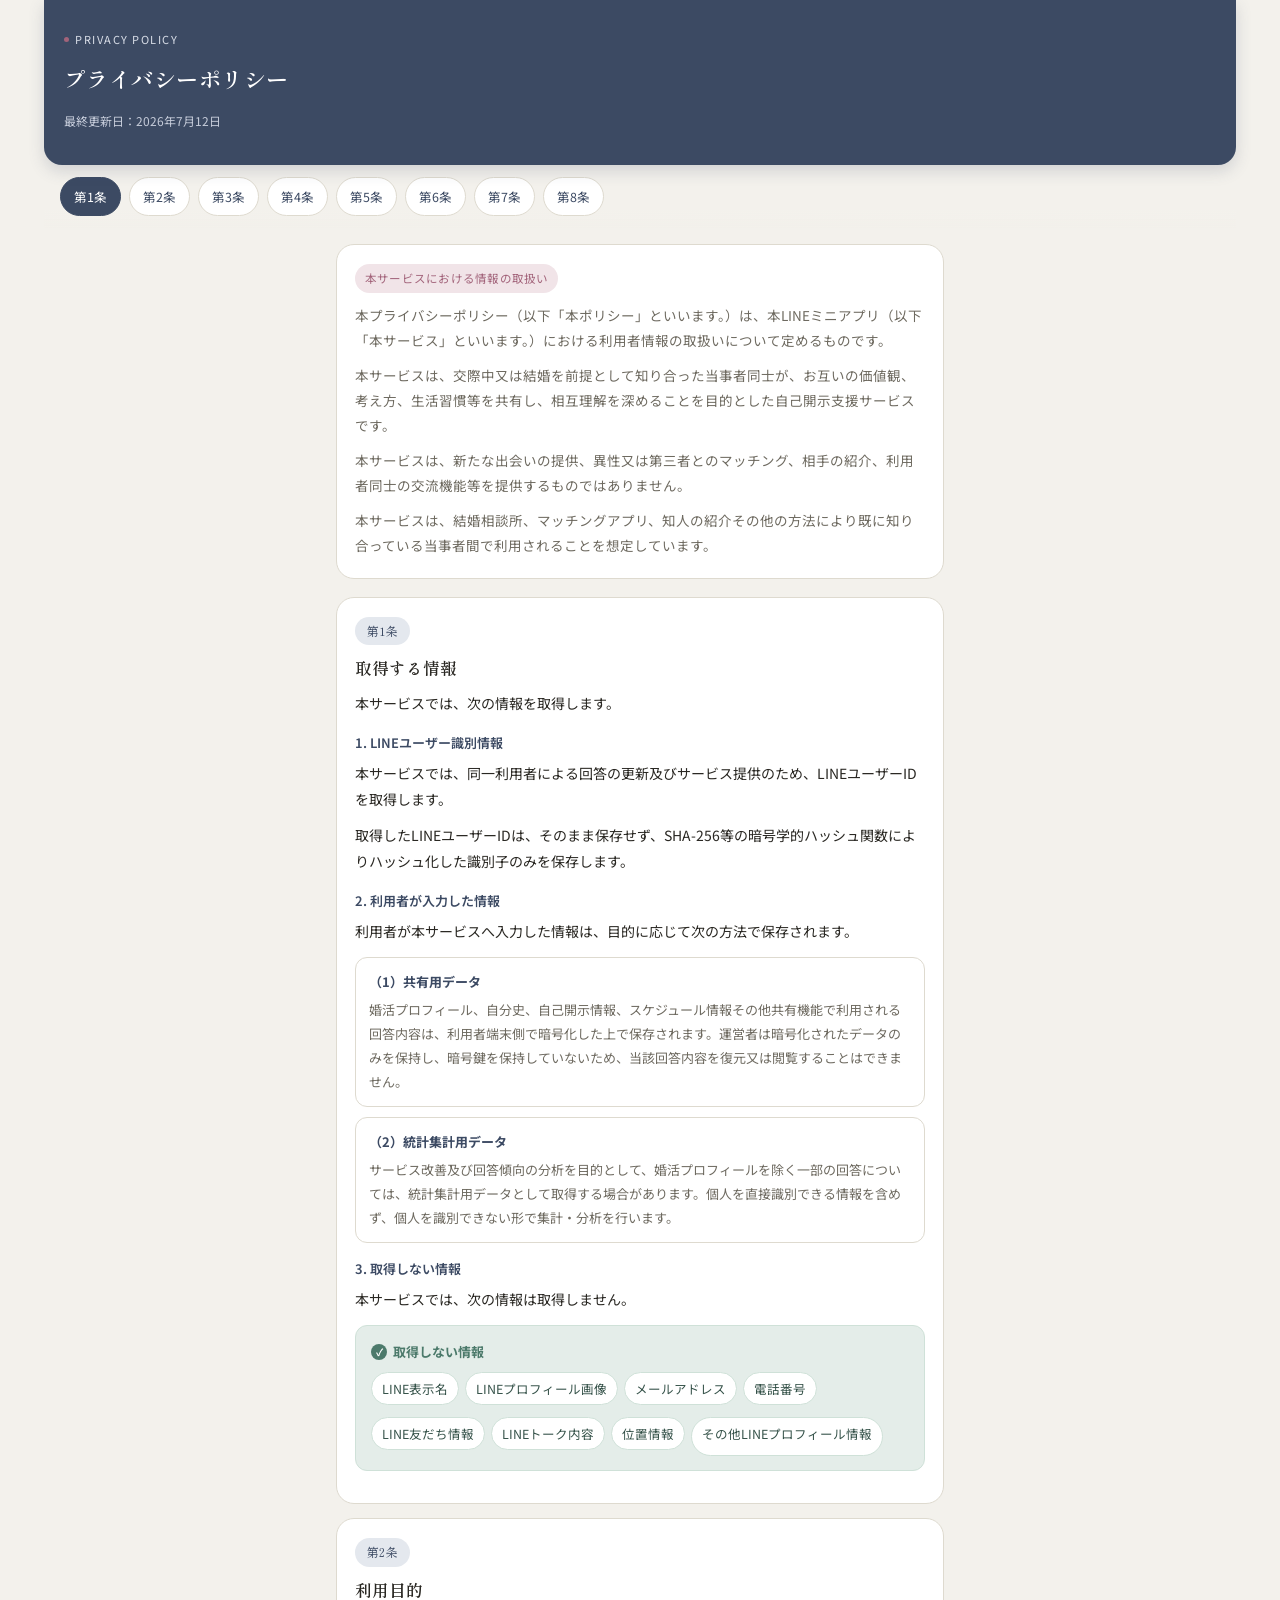
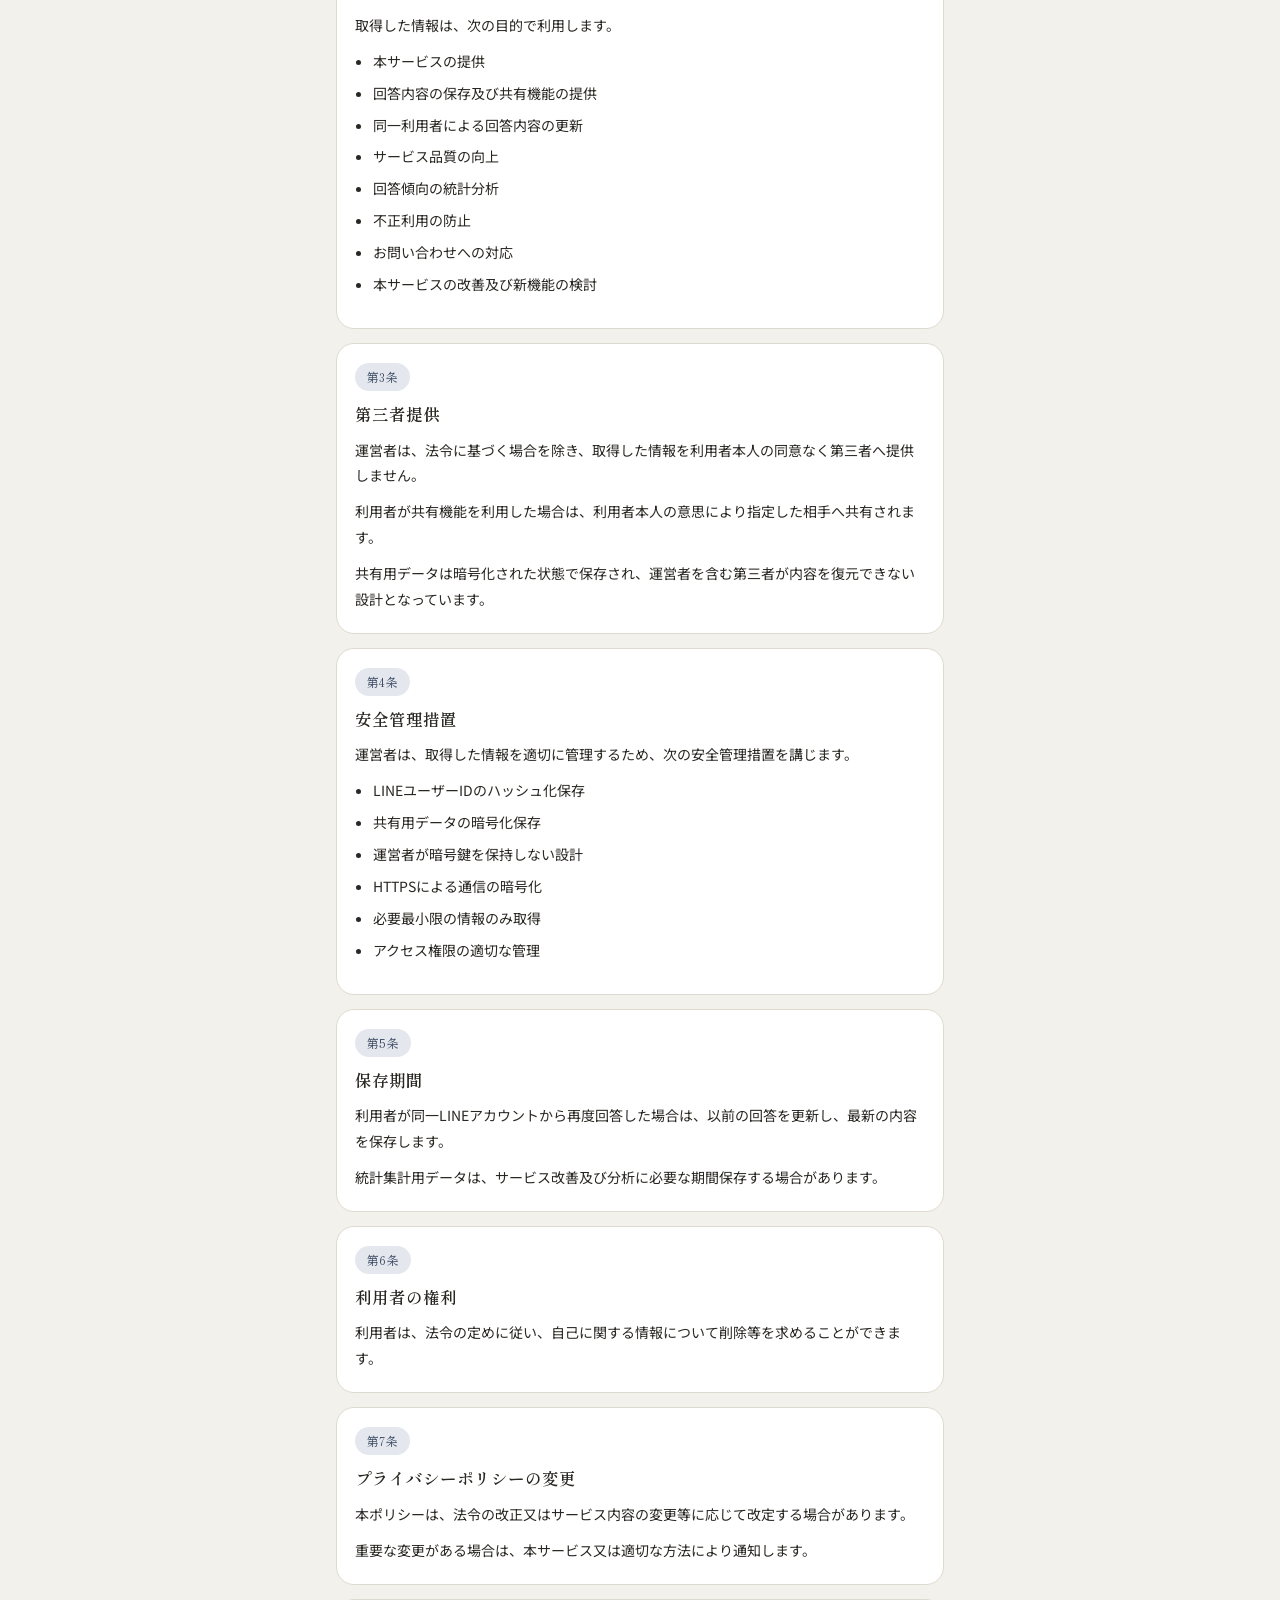
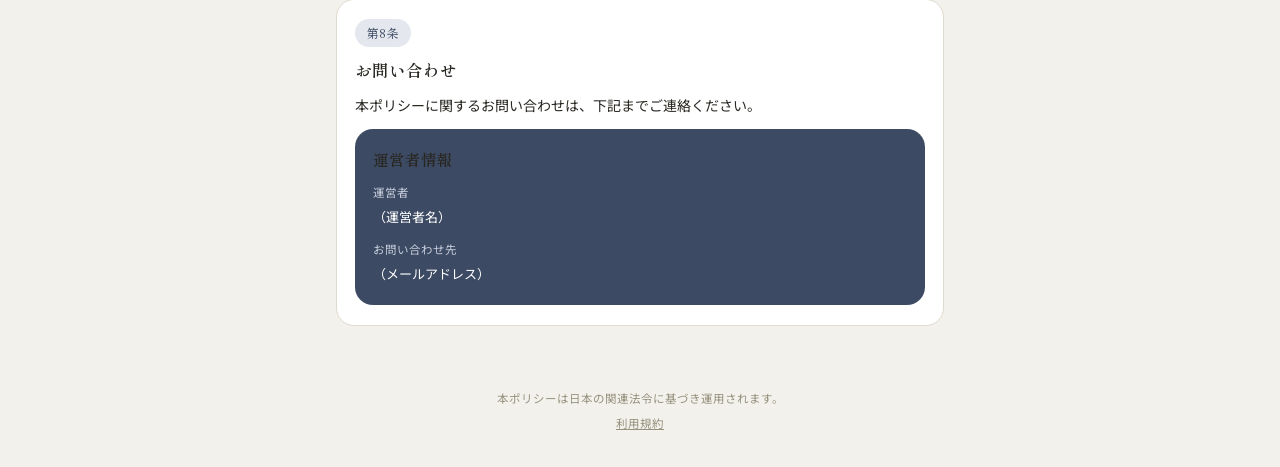
==== index.html @ 9743394d "Rename privacy.html to index.html" ====
<!DOCTYPE html>
<html lang="ja">
<head>
<meta charset="UTF-8">
<meta name="viewport" content="width=device-width, initial-scale=1, viewport-fit=cover">
<title>プライバシーポリシー</title>
<link rel="preconnect" href="https://fonts.googleapis.com">
<link rel="preconnect" href="https://fonts.gstatic.com" crossorigin>
<link href="https://fonts.googleapis.com/css2?family=Shippori+Mincho:wght@500;600;700&family=Noto+Sans+JP:wght@400;500;700&display=swap" rel="stylesheet">
<link rel="stylesheet" href="style.css">
</head>
<body>

<header class="app-header">
  <div class="app-header__eyebrow">Privacy Policy</div>
  <h1>プライバシーポリシー</h1>
  <p class="app-header__updated">最終更新日：2026年7月12日</p>
</header>

<nav class="toc-nav" id="tocNav" aria-label="目次">
  <a href="#c1">第1条</a>
  <a href="#c2">第2条</a>
  <a href="#c3">第3条</a>
  <a href="#c4">第4条</a>
  <a href="#c5">第5条</a>
  <a href="#c6">第6条</a>
  <a href="#c7">第7条</a>
  <a href="#c8">第8条</a>
</nav>

<main>

  <section class="lead-card">
    <span class="lead-card__service">本サービスにおける情報の取扱い</span>
    <p>本プライバシーポリシー（以下「本ポリシー」といいます。）は、本LINEミニアプリ（以下「本サービス」といいます。）における利用者情報の取扱いについて定めるものです。</p>
    <p>本サービスは、交際中又は結婚を前提として知り合った当事者同士が、お互いの価値観、考え方、生活習慣等を共有し、相互理解を深めることを目的とした自己開示支援サービスです。</p>
    <p>本サービスは、新たな出会いの提供、異性又は第三者とのマッチング、相手の紹介、利用者同士の交流機能等を提供するものではありません。</p>
    <p>本サービスは、結婚相談所、マッチングアプリ、知人の紹介その他の方法により既に知り合っている当事者間で利用されることを想定しています。</p>
  </section>

  <article class="clause" id="c1">
    <span class="clause__number">第1条</span>
    <h2>取得する情報</h2>
    <p>本サービスでは、次の情報を取得します。</p>

    <div class="clause__sub">1. LINEユーザー識別情報</div>
    <p>本サービスでは、同一利用者による回答の更新及びサービス提供のため、LINEユーザーIDを取得します。</p>
    <p>取得したLINEユーザーIDは、そのまま保存せず、SHA-256等の暗号学的ハッシュ関数によりハッシュ化した識別子のみを保存します。</p>

    <div class="clause__sub">2. 利用者が入力した情報</div>
    <p>利用者が本サービスへ入力した情報は、目的に応じて次の方法で保存されます。</p>

    <div class="data-flow">
      <div class="data-flow__item">
        <h3>（1）共有用データ</h3>
        <p>婚活プロフィール、自分史、自己開示情報、スケジュール情報その他共有機能で利用される回答内容は、利用者端末側で暗号化した上で保存されます。運営者は暗号化されたデータのみを保持し、暗号鍵を保持していないため、当該回答内容を復元又は閲覧することはできません。</p>
      </div>
      <div class="data-flow__item">
        <h3>（2）統計集計用データ</h3>
        <p>サービス改善及び回答傾向の分析を目的として、婚活プロフィールを除く一部の回答については、統計集計用データとして取得する場合があります。個人を直接識別できる情報を含めず、個人を識別できない形で集計・分析を行います。</p>
      </div>
    </div>

    <div class="clause__sub">3. 取得しない情報</div>
    <p>本サービスでは、次の情報は取得しません。</p>
    <div class="safe-box">
      <div class="safe-box__title">取得しない情報</div>
      <ul>
        <li>LINE表示名</li>
        <li>LINEプロフィール画像</li>
        <li>メールアドレス</li>
        <li>電話番号</li>
        <li>LINE友だち情報</li>
        <li>LINEトーク内容</li>
        <li>位置情報</li>
        <li>その他LINEプロフィール情報</li>
      </ul>
    </div>
  </article>

  <article class="clause" id="c2">
    <span class="clause__number">第2条</span>
    <h2>利用目的</h2>
    <p>取得した情報は、次の目的で利用します。</p>
    <ul>
      <li>本サービスの提供</li>
      <li>回答内容の保存及び共有機能の提供</li>
      <li>同一利用者による回答内容の更新</li>
      <li>サービス品質の向上</li>
      <li>回答傾向の統計分析</li>
      <li>不正利用の防止</li>
      <li>お問い合わせへの対応</li>
      <li>本サービスの改善及び新機能の検討</li>
    </ul>
  </article>

  <article class="clause" id="c3">
    <span class="clause__number">第3条</span>
    <h2>第三者提供</h2>
    <p>運営者は、法令に基づく場合を除き、取得した情報を利用者本人の同意なく第三者へ提供しません。</p>
    <p>利用者が共有機能を利用した場合は、利用者本人の意思により指定した相手へ共有されます。</p>
    <p>共有用データは暗号化された状態で保存され、運営者を含む第三者が内容を復元できない設計となっています。</p>
  </article>

  <article class="clause" id="c4">
    <span class="clause__number">第4条</span>
    <h2>安全管理措置</h2>
    <p>運営者は、取得した情報を適切に管理するため、次の安全管理措置を講じます。</p>
    <ul>
      <li>LINEユーザーIDのハッシュ化保存</li>
      <li>共有用データの暗号化保存</li>
      <li>運営者が暗号鍵を保持しない設計</li>
      <li>HTTPSによる通信の暗号化</li>
      <li>必要最小限の情報のみ取得</li>
      <li>アクセス権限の適切な管理</li>
    </ul>
  </article>

  <article class="clause" id="c5">
    <span class="clause__number">第5条</span>
    <h2>保存期間</h2>
    <p>利用者が同一LINEアカウントから再度回答した場合は、以前の回答を更新し、最新の内容を保存します。</p>
    <p>統計集計用データは、サービス改善及び分析に必要な期間保存する場合があります。</p>
  </article>

  <article class="clause" id="c6">
    <span class="clause__number">第6条</span>
    <h2>利用者の権利</h2>
    <p>利用者は、法令の定めに従い、自己に関する情報について削除等を求めることができます。</p>
  </article>

  <article class="clause" id="c7">
    <span class="clause__number">第7条</span>
    <h2>プライバシーポリシーの変更</h2>
    <p>本ポリシーは、法令の改正又はサービス内容の変更等に応じて改定する場合があります。</p>
    <p>重要な変更がある場合は、本サービス又は適切な方法により通知します。</p>
  </article>

  <article class="clause" id="c8">
    <span class="clause__number">第8条</span>
    <h2>お問い合わせ</h2>
    <p>本ポリシーに関するお問い合わせは、下記までご連絡ください。</p>
    <div class="contact-card">
      <h2>運営者情報</h2>
      <dl>
        <dt>運営者</dt>
        <dd>（運営者名）</dd>
        <dt>お問い合わせ先</dt>
        <dd>（メールアドレス）</dd>
      </dl>
    </div>
  </article>

</main>

<footer class="page-footer">
  <p>本ポリシーは日本の関連法令に基づき運用されます。</p>
  <p><a href="terms.html">利用規約</a></p>
</footer>

<script>
  // 目次チップのアクティブ状態をスクロール位置に応じて切り替える
  (function () {
    var links = Array.prototype.slice.call(document.querySelectorAll('#tocNav a'));
    var sections = links.map(function (a) {
      return document.querySelector(a.getAttribute('href'));
    });

    function setActive() {
      var pos = window.scrollY + 110;
      var activeIndex = 0;
      sections.forEach(function (sec, i) {
        if (sec && sec.offsetTop <= pos) activeIndex = i;
      });
      links.forEach(function (a, i) {
        a.classList.toggle('is-active', i === activeIndex);
      });
      var activeLink = links[activeIndex];
      if (activeLink) {
        activeLink.scrollIntoView({ behavior: 'smooth', inline: 'center', block: 'nearest' });
      }
    }

    window.addEventListener('scroll', setActive, { passive: true });
    setActive();
  })();
</script>

</body>
</html>
---- style.css ----
/* =========================================================
   利用規約 / プライバシーポリシー 共通スタイル
   LINEミニアプリ（スマートフォン表示）向け
   ========================================================= */

:root {
  --color-bg: #F3F1EC;
  --color-surface: #FFFFFF;
  --color-surface-soft: #ECEAE3;
  --color-border: #DEDACF;

  --color-text: #292722;
  --color-text-muted: #6E6A60;
  --color-text-faint: #97927F;

  --color-primary: #3C4A63;      /* 深い藍 : 信頼感 */
  --color-primary-soft: #E4E8EE;
  --color-primary-line: #C7CEDB;

  --color-accent: #A2637A;       /* くすみローズ : 二人の関係性を示す差し色 */
  --color-accent-soft: #F1E4E8;

  --color-safe: #4C7A6B;         /* 「取得しない情報」等の安心表示に使う緑 */
  --color-safe-soft: #E4EDE9;

  --font-display: "Shippori Mincho", "Hiragino Mincho ProN", serif;
  --font-body: "Noto Sans JP", "Hiragino Kaku Gothic ProN", sans-serif;

  --radius-l: 18px;
  --radius-m: 12px;
  --radius-s: 8px;

  --line-safe-bottom: 34px;
}

* { box-sizing: border-box; }

html {
  -webkit-text-size-adjust: 100%;
}

body {
  margin: 0;
  background: var(--color-bg);
  color: var(--color-text);
  font-family: var(--font-body);
  font-size: 15px;
  line-height: 1.85;
  -webkit-font-smoothing: antialiased;
  padding-bottom: var(--line-safe-bottom); /* LINEミニアプリ ノーマルモード セーフエリア */
}

/* ランドスケープモード セーフエリア */
@media (orientation: landscape) {
  body {
    padding-left: 44px;
    padding-right: 44px;
    padding-bottom: 21px;
  }
}

img { max-width: 100%; display: block; }

a { color: var(--color-primary); }

/* ---------- ヘッダー ---------- */

.app-header {
  position: sticky;
  top: 0;
  z-index: 20;
  background: var(--color-primary);
  color: #fff;
  padding: 22px 20px 20px;
  border-bottom-left-radius: var(--radius-l);
  border-bottom-right-radius: var(--radius-l);
  box-shadow: 0 6px 16px rgba(60, 74, 99, 0.18);
}

.app-header__eyebrow {
  display: inline-flex;
  align-items: center;
  gap: 6px;
  font-size: 11px;
  letter-spacing: 0.14em;
  color: #D9DEE8;
  text-transform: uppercase;
  margin-bottom: 8px;
}

.app-header__eyebrow::before {
  content: "";
  width: 5px;
  height: 5px;
  border-radius: 50%;
  background: var(--color-accent);
  display: inline-block;
}

.app-header h1 {
  font-family: var(--font-display);
  font-weight: 600;
  font-size: 22px;
  margin: 0 0 6px;
  letter-spacing: 0.02em;
}

.app-header__updated {
  font-size: 12px;
  color: #C6CCDA;
}

/* ---------- 目次（チップナビ） ---------- */

.toc-nav {
  position: sticky;
  top: 0;
  z-index: 19;
  display: flex;
  gap: 8px;
  overflow-x: auto;
  padding: 12px 16px;
  background: linear-gradient(to bottom, var(--color-bg) 70%, rgba(243,241,236,0));
  -webkit-overflow-scrolling: touch;
  scrollbar-width: none;
}
.toc-nav::-webkit-scrollbar { display: none; }

.toc-nav a {
  flex: 0 0 auto;
  font-size: 12.5px;
  color: var(--color-primary);
  background: var(--color-surface);
  border: 1px solid var(--color-border);
  padding: 7px 13px;
  border-radius: 999px;
  text-decoration: none;
  white-space: nowrap;
  transition: background 0.15s ease, color 0.15s ease, border-color 0.15s ease;
}

.toc-nav a.is-active {
  background: var(--color-primary);
  border-color: var(--color-primary);
  color: #fff;
}

/* ---------- 本文コンテナ ---------- */

main {
  padding: 4px 16px 28px;
  max-width: 640px;
  margin: 0 auto;
}

.lead-card {
  background: var(--color-surface);
  border: 1px solid var(--color-border);
  border-radius: var(--radius-l);
  padding: 18px 18px 20px;
  margin: 12px 0 18px;
}

.lead-card p {
  margin: 0 0 10px;
  color: var(--color-text-muted);
  font-size: 13.5px;
}
.lead-card p:last-child { margin-bottom: 0; }

.lead-card__service {
  display: inline-block;
  font-size: 11.5px;
  color: var(--color-accent);
  background: var(--color-accent-soft);
  border-radius: 999px;
  padding: 4px 10px;
  margin-bottom: 10px;
  letter-spacing: 0.02em;
}

/* ---------- 条文カード ---------- */

.clause {
  background: var(--color-surface);
  border: 1px solid var(--color-border);
  border-radius: var(--radius-l);
  padding: 18px 18px 20px;
  margin-bottom: 14px;
  scroll-margin-top: 96px;
}

.clause__number {
  font-family: var(--font-display);
  font-size: 12px;
  color: var(--color-primary);
  background: var(--color-primary-soft);
  border-radius: 999px;
  display: inline-block;
  padding: 3px 12px;
  margin-bottom: 10px;
  letter-spacing: 0.04em;
}

.clause h2 {
  font-family: var(--font-display);
  font-size: 16.5px;
  font-weight: 600;
  margin: 0 0 10px;
  color: var(--color-text);
  line-height: 1.6;
}

.clause p {
  margin: 0 0 10px;
  font-size: 14px;
}
.clause p:last-child { margin-bottom: 0; }

.clause ul, .clause ol {
  margin: 0 0 10px;
  padding-left: 1.3em;
  font-size: 14px;
}
.clause li { margin-bottom: 6px; }
.clause li:last-child { margin-bottom: 0; }

.clause__sub {
  font-size: 13px;
  font-weight: 600;
  color: var(--color-primary);
  margin: 14px 0 6px;
}

/* ---------- 強調ボックス（禁止事項・注意など） ---------- */

.notice-box {
  background: var(--color-accent-soft);
  border-left: 3px solid var(--color-accent);
  border-radius: var(--radius-s);
  padding: 12px 14px;
  margin: 12px 0;
  font-size: 13.5px;
}

/* ---------- 安心ボックス（取得しない情報 等） ---------- */

.safe-box {
  background: var(--color-safe-soft);
  border: 1px solid #CFE1D8;
  border-radius: var(--radius-m);
  padding: 14px 15px;
  margin: 12px 0;
}

.safe-box__title {
  display: flex;
  align-items: center;
  gap: 6px;
  font-size: 13px;
  font-weight: 700;
  color: var(--color-safe);
  margin-bottom: 8px;
}

.safe-box__title::before {
  content: "✓";
  display: inline-flex;
  align-items: center;
  justify-content: center;
  width: 16px;
  height: 16px;
  font-size: 10px;
  color: #fff;
  background: var(--color-safe);
  border-radius: 50%;
}

.safe-box ul {
  margin: 0;
  padding-left: 0;
  list-style: none;
  display: flex;
  flex-wrap: wrap;
  gap: 6px;
}

.safe-box li {
  font-size: 12.5px;
  color: #355249;
  background: #fff;
  border: 1px solid #CFE1D8;
  border-radius: 999px;
  padding: 4px 10px;
}

/* ---------- データの扱い方カード(取得情報の内訳) ---------- */

.data-flow {
  display: flex;
  flex-direction: column;
  gap: 10px;
  margin: 12px 0;
}

.data-flow__item {
  border: 1px solid var(--color-border);
  border-radius: var(--radius-m);
  padding: 12px 13px;
}

.data-flow__item h3 {
  font-size: 13px;
  margin: 0 0 4px;
  color: var(--color-primary);
}

.data-flow__item p {
  font-size: 13px;
  margin: 0;
  color: var(--color-text-muted);
}

/* ---------- お問い合わせ ---------- */

.contact-card {
  background: var(--color-primary);
  color: #fff;
  border-radius: var(--radius-l);
  padding: 18px;
  margin-top: 6px;
}

.contact-card h2 {
  font-family: var(--font-display);
  font-size: 15.5px;
  margin: 0 0 10px;
}

.contact-card dl {
  margin: 0;
  font-size: 13px;
}

.contact-card dt {
  color: #C6CCDA;
  font-size: 11.5px;
  margin-top: 10px;
}
.contact-card dt:first-child { margin-top: 0; }

.contact-card dd {
  margin: 2px 0 0;
}

/* ---------- フッター ---------- */

.page-footer {
  max-width: 640px;
  margin: 20px auto 0;
  padding: 0 16px 8px;
  text-align: center;
}

.page-footer p {
  font-size: 11.5px;
  color: var(--color-text-faint);
  margin: 4px 0;
}

.page-footer a {
  color: var(--color-text-faint);
  text-decoration: underline;
}

/* ---------- クロスリンク（規約⇔ポリシー） ---------- */

.cross-link {
  display: block;
  text-align: center;
  font-size: 13px;
  color: var(--color-primary);
  background: var(--color-surface);
  border: 1px solid var(--color-border);
  border-radius: var(--radius-m);
  padding: 12px;
  margin: 18px 0 8px;
  text-decoration: none;
}

.cross-link span {
  color: var(--color-text-faint);
  font-size: 11.5px;
  display: block;
  margin-top: 2px;
}

@media (prefers-reduced-motion: reduce) {
  * { transition: none !important; scroll-behavior: auto !important; }
}
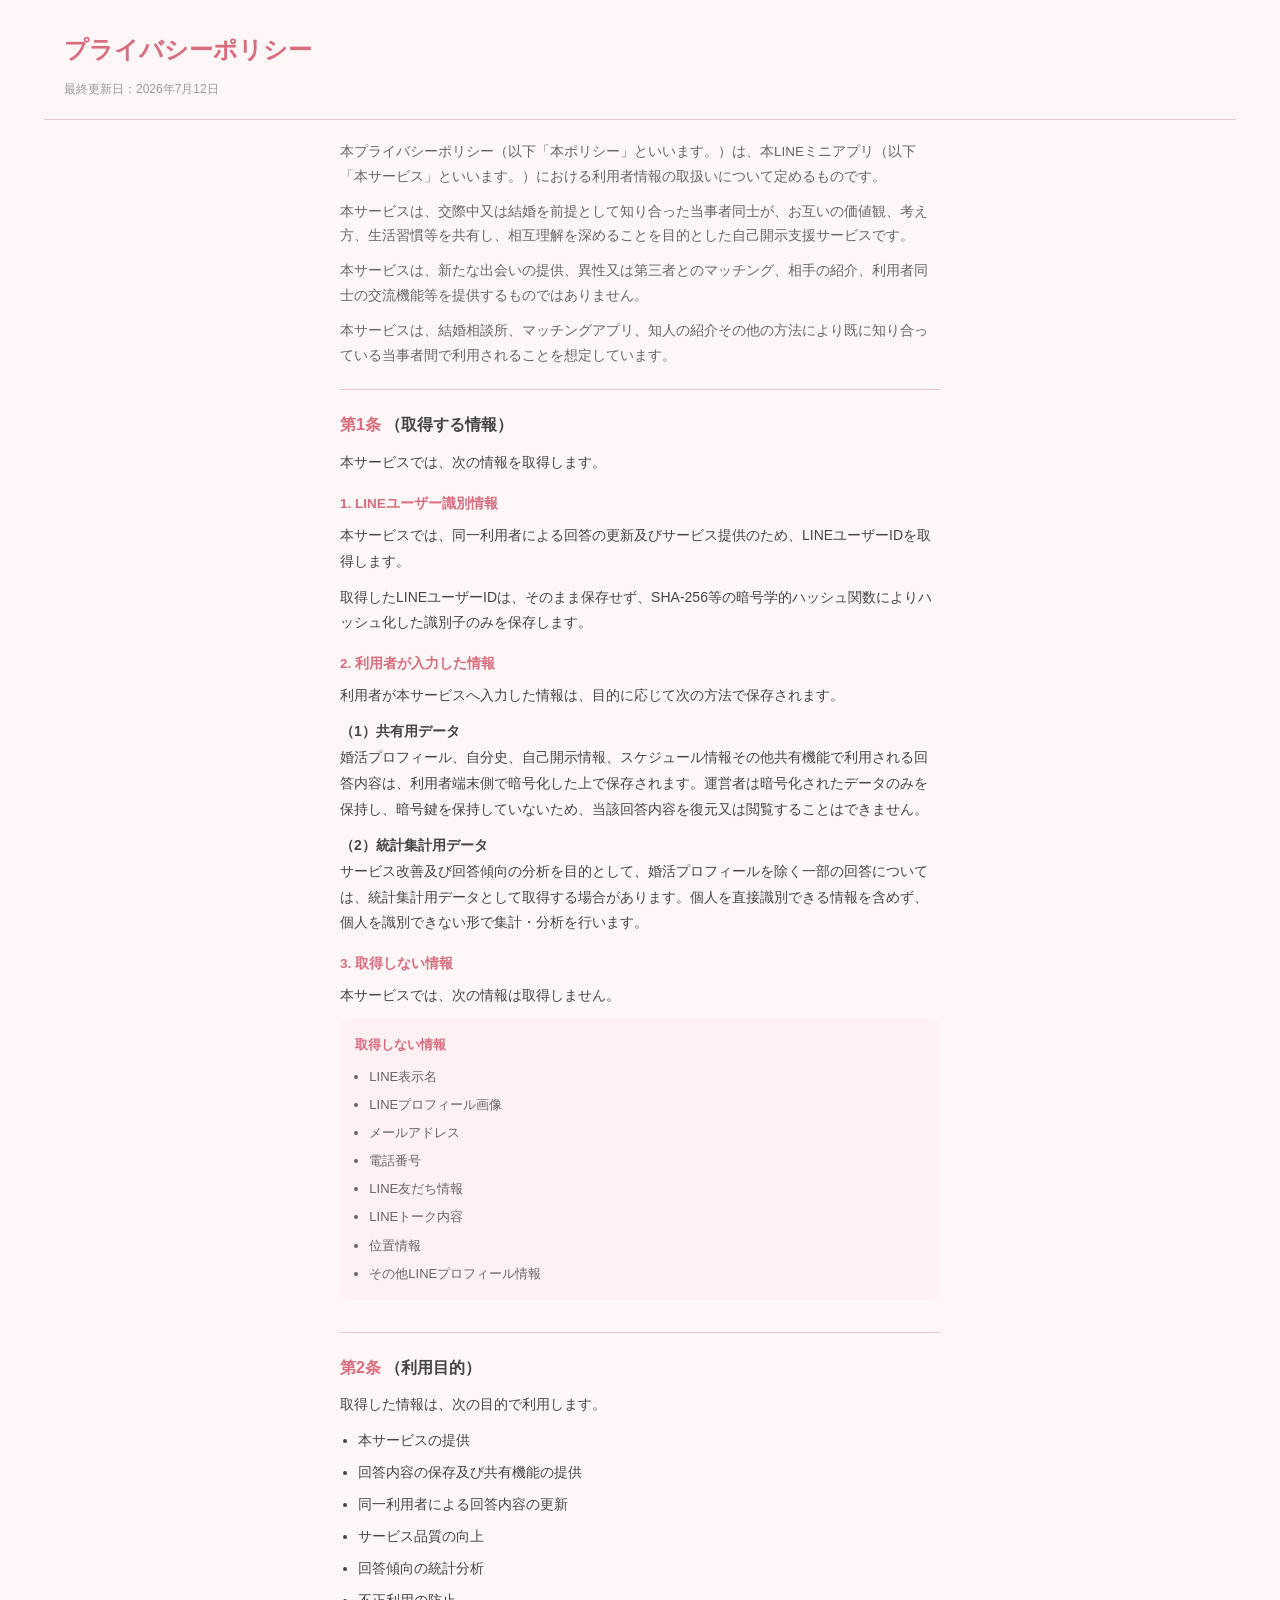
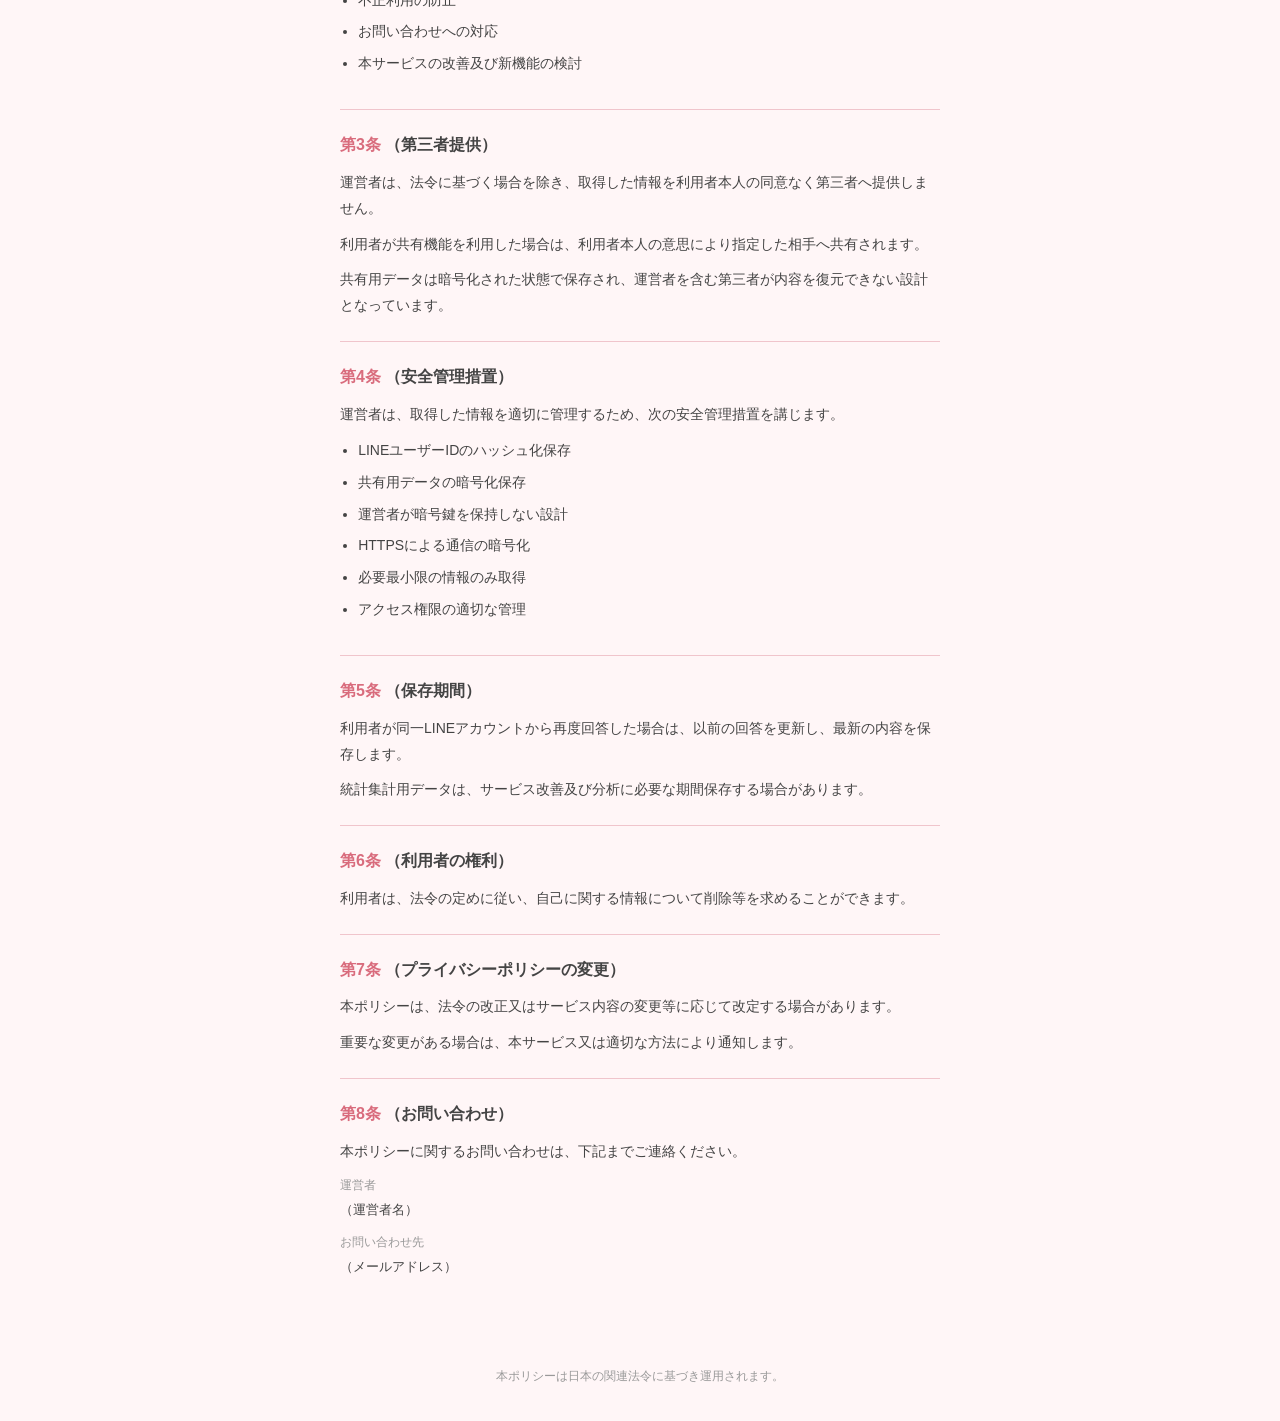
==== commit c78b9f27: "Rename privacy.html to index.html" ====
--- a/index.html
+++ b/index.html
@@ -4,43 +4,26 @@
 <meta charset="UTF-8">
 <meta name="viewport" content="width=device-width, initial-scale=1, viewport-fit=cover">
 <title>プライバシーポリシー</title>
-<link rel="preconnect" href="https://fonts.googleapis.com">
-<link rel="preconnect" href="https://fonts.gstatic.com" crossorigin>
-<link href="https://fonts.googleapis.com/css2?family=Shippori+Mincho:wght@500;600;700&family=Noto+Sans+JP:wght@400;500;700&display=swap" rel="stylesheet">
 <link rel="stylesheet" href="style.css">
 </head>
 <body>
 
 <header class="app-header">
-  <div class="app-header__eyebrow">Privacy Policy</div>
   <h1>プライバシーポリシー</h1>
   <p class="app-header__updated">最終更新日：2026年7月12日</p>
 </header>
 
-<nav class="toc-nav" id="tocNav" aria-label="目次">
-  <a href="#c1">第1条</a>
-  <a href="#c2">第2条</a>
-  <a href="#c3">第3条</a>
-  <a href="#c4">第4条</a>
-  <a href="#c5">第5条</a>
-  <a href="#c6">第6条</a>
-  <a href="#c7">第7条</a>
-  <a href="#c8">第8条</a>
-</nav>
-
 <main>
 
-  <section class="lead-card">
-    <span class="lead-card__service">本サービスにおける情報の取扱い</span>
+  <section class="lead">
     <p>本プライバシーポリシー（以下「本ポリシー」といいます。）は、本LINEミニアプリ（以下「本サービス」といいます。）における利用者情報の取扱いについて定めるものです。</p>
     <p>本サービスは、交際中又は結婚を前提として知り合った当事者同士が、お互いの価値観、考え方、生活習慣等を共有し、相互理解を深めることを目的とした自己開示支援サービスです。</p>
     <p>本サービスは、新たな出会いの提供、異性又は第三者とのマッチング、相手の紹介、利用者同士の交流機能等を提供するものではありません。</p>
     <p>本サービスは、結婚相談所、マッチングアプリ、知人の紹介その他の方法により既に知り合っている当事者間で利用されることを想定しています。</p>
   </section>
 
-  <article class="clause" id="c1">
-    <span class="clause__number">第1条</span>
-    <h2>取得する情報</h2>
+  <article class="clause">
+    <h2><span class="clause__number">第1条</span>（取得する情報）</h2>
     <p>本サービスでは、次の情報を取得します。</p>
 
     <div class="clause__sub">1. LINEユーザー識別情報</div>
@@ -49,17 +32,10 @@
 
     <div class="clause__sub">2. 利用者が入力した情報</div>
     <p>利用者が本サービスへ入力した情報は、目的に応じて次の方法で保存されます。</p>
-
-    <div class="data-flow">
-      <div class="data-flow__item">
-        <h3>（1）共有用データ</h3>
-        <p>婚活プロフィール、自分史、自己開示情報、スケジュール情報その他共有機能で利用される回答内容は、利用者端末側で暗号化した上で保存されます。運営者は暗号化されたデータのみを保持し、暗号鍵を保持していないため、当該回答内容を復元又は閲覧することはできません。</p>
-      </div>
-      <div class="data-flow__item">
-        <h3>（2）統計集計用データ</h3>
-        <p>サービス改善及び回答傾向の分析を目的として、婚活プロフィールを除く一部の回答については、統計集計用データとして取得する場合があります。個人を直接識別できる情報を含めず、個人を識別できない形で集計・分析を行います。</p>
-      </div>
-    </div>
+    <p><strong>（1）共有用データ</strong><br>
+    婚活プロフィール、自分史、自己開示情報、スケジュール情報その他共有機能で利用される回答内容は、利用者端末側で暗号化した上で保存されます。運営者は暗号化されたデータのみを保持し、暗号鍵を保持していないため、当該回答内容を復元又は閲覧することはできません。</p>
+    <p><strong>（2）統計集計用データ</strong><br>
+    サービス改善及び回答傾向の分析を目的として、婚活プロフィールを除く一部の回答については、統計集計用データとして取得する場合があります。個人を直接識別できる情報を含めず、個人を識別できない形で集計・分析を行います。</p>
 
     <div class="clause__sub">3. 取得しない情報</div>
     <p>本サービスでは、次の情報は取得しません。</p>
@@ -78,9 +54,8 @@
     </div>
   </article>
 
-  <article class="clause" id="c2">
-    <span class="clause__number">第2条</span>
-    <h2>利用目的</h2>
+  <article class="clause">
+    <h2><span class="clause__number">第2条</span>（利用目的）</h2>
     <p>取得した情報は、次の目的で利用します。</p>
     <ul>
       <li>本サービスの提供</li>
@@ -94,17 +69,15 @@
     </ul>
   </article>
 
-  <article class="clause" id="c3">
-    <span class="clause__number">第3条</span>
-    <h2>第三者提供</h2>
+  <article class="clause">
+    <h2><span class="clause__number">第3条</span>（第三者提供）</h2>
     <p>運営者は、法令に基づく場合を除き、取得した情報を利用者本人の同意なく第三者へ提供しません。</p>
     <p>利用者が共有機能を利用した場合は、利用者本人の意思により指定した相手へ共有されます。</p>
     <p>共有用データは暗号化された状態で保存され、運営者を含む第三者が内容を復元できない設計となっています。</p>
   </article>
 
-  <article class="clause" id="c4">
-    <span class="clause__number">第4条</span>
-    <h2>安全管理措置</h2>
+  <article class="clause">
+    <h2><span class="clause__number">第4条</span>（安全管理措置）</h2>
     <p>運営者は、取得した情報を適切に管理するため、次の安全管理措置を講じます。</p>
     <ul>
       <li>LINEユーザーIDのハッシュ化保存</li>
@@ -116,75 +89,39 @@
     </ul>
   </article>
 
-  <article class="clause" id="c5">
-    <span class="clause__number">第5条</span>
-    <h2>保存期間</h2>
+  <article class="clause">
+    <h2><span class="clause__number">第5条</span>（保存期間）</h2>
     <p>利用者が同一LINEアカウントから再度回答した場合は、以前の回答を更新し、最新の内容を保存します。</p>
     <p>統計集計用データは、サービス改善及び分析に必要な期間保存する場合があります。</p>
   </article>
 
-  <article class="clause" id="c6">
-    <span class="clause__number">第6条</span>
-    <h2>利用者の権利</h2>
+  <article class="clause">
+    <h2><span class="clause__number">第6条</span>（利用者の権利）</h2>
     <p>利用者は、法令の定めに従い、自己に関する情報について削除等を求めることができます。</p>
   </article>
 
-  <article class="clause" id="c7">
-    <span class="clause__number">第7条</span>
-    <h2>プライバシーポリシーの変更</h2>
+  <article class="clause">
+    <h2><span class="clause__number">第7条</span>（プライバシーポリシーの変更）</h2>
     <p>本ポリシーは、法令の改正又はサービス内容の変更等に応じて改定する場合があります。</p>
     <p>重要な変更がある場合は、本サービス又は適切な方法により通知します。</p>
   </article>
 
-  <article class="clause" id="c8">
-    <span class="clause__number">第8条</span>
-    <h2>お問い合わせ</h2>
+  <article class="clause">
+    <h2><span class="clause__number">第8条</span>（お問い合わせ）</h2>
     <p>本ポリシーに関するお問い合わせは、下記までご連絡ください。</p>
-    <div class="contact-card">
-      <h2>運営者情報</h2>
-      <dl>
-        <dt>運営者</dt>
-        <dd>（運営者名）</dd>
-        <dt>お問い合わせ先</dt>
-        <dd>（メールアドレス）</dd>
-      </dl>
-    </div>
+    <dl class="contact-card">
+      <dt>運営者</dt>
+      <dd>（運営者名）</dd>
+      <dt>お問い合わせ先</dt>
+      <dd>（メールアドレス）</dd>
+    </dl>
   </article>
 
 </main>
 
 <footer class="page-footer">
   <p>本ポリシーは日本の関連法令に基づき運用されます。</p>
-  <p><a href="terms.html">利用規約</a></p>
 </footer>
-
-<script>
-  // 目次チップのアクティブ状態をスクロール位置に応じて切り替える
-  (function () {
-    var links = Array.prototype.slice.call(document.querySelectorAll('#tocNav a'));
-    var sections = links.map(function (a) {
-      return document.querySelector(a.getAttribute('href'));
-    });
-
-    function setActive() {
-      var pos = window.scrollY + 110;
-      var activeIndex = 0;
-      sections.forEach(function (sec, i) {
-        if (sec && sec.offsetTop <= pos) activeIndex = i;
-      });
-      links.forEach(function (a, i) {
-        a.classList.toggle('is-active', i === activeIndex);
-      });
-      var activeLink = links[activeIndex];
-      if (activeLink) {
-        activeLink.scrollIntoView({ behavior: 'smooth', inline: 'center', block: 'nearest' });
-      }
-    }
-
-    window.addEventListener('scroll', setActive, { passive: true });
-    setActive();
-  })();
-</script>
 
 </body>
 </html>
--- a/style.css
+++ b/style.css
@@ -1,34 +1,28 @@
 /* =========================================================
-   利用規約 / プライバシーポリシー 共通スタイル
+   利用規約 / プライバシーポリシー 共通スタイル（シンプル版）
    LINEミニアプリ（スマートフォン表示）向け
    ========================================================= */
 
 :root {
-  --color-bg: #F3F1EC;
-  --color-surface: #FFFFFF;
-  --color-surface-soft: #ECEAE3;
-  --color-border: #DEDACF;
-
-  --color-text: #292722;
-  --color-text-muted: #6E6A60;
-  --color-text-faint: #97927F;
-
-  --color-primary: #3C4A63;      /* 深い藍 : 信頼感 */
-  --color-primary-soft: #E4E8EE;
-  --color-primary-line: #C7CEDB;
-
-  --color-accent: #A2637A;       /* くすみローズ : 二人の関係性を示す差し色 */
-  --color-accent-soft: #F1E4E8;
-
-  --color-safe: #4C7A6B;         /* 「取得しない情報」等の安心表示に使う緑 */
-  --color-safe-soft: #E4EDE9;
-
-  --font-display: "Shippori Mincho", "Hiragino Mincho ProN", serif;
-  --font-body: "Noto Sans JP", "Hiragino Kaku Gothic ProN", sans-serif;
-
-  --radius-l: 18px;
-  --radius-m: 12px;
-  --radius-s: 8px;
+  --color-bg: #fff6f7;
+  --color-text: #444444;
+  --color-text-muted: #666666;
+  --color-text-faint: #999999;
+
+  --color-border: #f0c5cc;
+
+  --color-primary: #d96c7d;      /* 見出しのメインピンク */
+  --color-accent: #f48ca0;       /* リンク・強調に使うピンク */
+
+  --color-check-soft: #fff0f3;   /* 「取得しない情報」等の背景（旧：緑→ピンク） */
+  --color-check-line: #f4c7d0;
+
+  --font-body:
+    -apple-system,
+    BlinkMacSystemFont,
+    "Hiragino Sans",
+    "Yu Gothic",
+    sans-serif;
 
   --line-safe-bottom: 34px;
 }
@@ -59,156 +53,70 @@
   }
 }
 
-img { max-width: 100%; display: block; }
-
 a { color: var(--color-primary); }
 
 /* ---------- ヘッダー ---------- */
 
 .app-header {
-  position: sticky;
-  top: 0;
-  z-index: 20;
-  background: var(--color-primary);
-  color: #fff;
-  padding: 22px 20px 20px;
-  border-bottom-left-radius: var(--radius-l);
-  border-bottom-right-radius: var(--radius-l);
-  box-shadow: 0 6px 16px rgba(60, 74, 99, 0.18);
-}
-
-.app-header__eyebrow {
-  display: inline-flex;
-  align-items: center;
-  gap: 6px;
-  font-size: 11px;
-  letter-spacing: 0.14em;
-  color: #D9DEE8;
-  text-transform: uppercase;
-  margin-bottom: 8px;
-}
-
-.app-header__eyebrow::before {
-  content: "";
-  width: 5px;
-  height: 5px;
-  border-radius: 50%;
-  background: var(--color-accent);
-  display: inline-block;
+  padding: 28px 20px 18px;
+  border-bottom: 1px solid var(--color-border);
 }
 
 .app-header h1 {
-  font-family: var(--font-display);
-  font-weight: 600;
-  font-size: 22px;
+  font-weight: 700;
+  font-size: 24px;
   margin: 0 0 6px;
-  letter-spacing: 0.02em;
+  color: var(--color-primary);
 }
 
 .app-header__updated {
   font-size: 12px;
-  color: #C6CCDA;
-}
-
-/* ---------- 目次（チップナビ） ---------- */
-
-.toc-nav {
-  position: sticky;
-  top: 0;
-  z-index: 19;
-  display: flex;
-  gap: 8px;
-  overflow-x: auto;
-  padding: 12px 16px;
-  background: linear-gradient(to bottom, var(--color-bg) 70%, rgba(243,241,236,0));
-  -webkit-overflow-scrolling: touch;
-  scrollbar-width: none;
-}
-.toc-nav::-webkit-scrollbar { display: none; }
-
-.toc-nav a {
-  flex: 0 0 auto;
-  font-size: 12.5px;
-  color: var(--color-primary);
-  background: var(--color-surface);
-  border: 1px solid var(--color-border);
-  padding: 7px 13px;
-  border-radius: 999px;
-  text-decoration: none;
-  white-space: nowrap;
-  transition: background 0.15s ease, color 0.15s ease, border-color 0.15s ease;
-}
-
-.toc-nav a.is-active {
-  background: var(--color-primary);
-  border-color: var(--color-primary);
-  color: #fff;
+  color: var(--color-text-faint);
+  margin: 0;
 }
 
 /* ---------- 本文コンテナ ---------- */
 
 main {
-  padding: 4px 16px 28px;
+  padding: 0 20px 28px;
   max-width: 640px;
   margin: 0 auto;
 }
 
-.lead-card {
-  background: var(--color-surface);
-  border: 1px solid var(--color-border);
-  border-radius: var(--radius-l);
-  padding: 18px 18px 20px;
-  margin: 12px 0 18px;
-}
-
-.lead-card p {
+.lead {
+  padding: 20px 0;
+  border-bottom: 1px solid var(--color-border);
+}
+
+.lead p {
   margin: 0 0 10px;
   color: var(--color-text-muted);
   font-size: 13.5px;
 }
-.lead-card p:last-child { margin-bottom: 0; }
-
-.lead-card__service {
-  display: inline-block;
-  font-size: 11.5px;
-  color: var(--color-accent);
-  background: var(--color-accent-soft);
-  border-radius: 999px;
-  padding: 4px 10px;
-  margin-bottom: 10px;
-  letter-spacing: 0.02em;
-}
-
-/* ---------- 条文カード ---------- */
+.lead p:last-child { margin-bottom: 0; }
+
+/* ---------- 条文 ---------- */
 
 .clause {
-  background: var(--color-surface);
-  border: 1px solid var(--color-border);
-  border-radius: var(--radius-l);
-  padding: 18px 18px 20px;
-  margin-bottom: 14px;
-  scroll-margin-top: 96px;
-}
-
-.clause__number {
-  font-family: var(--font-display);
-  font-size: 12px;
-  color: var(--color-primary);
-  background: var(--color-primary-soft);
-  border-radius: 999px;
-  display: inline-block;
-  padding: 3px 12px;
-  margin-bottom: 10px;
-  letter-spacing: 0.04em;
+  padding: 22px 0;
+  border-bottom: 1px solid var(--color-border);
+}
+
+.clause:last-child {
+  border-bottom: none;
 }
 
 .clause h2 {
-  font-family: var(--font-display);
-  font-size: 16.5px;
-  font-weight: 600;
-  margin: 0 0 10px;
+  font-size: 16px;
+  font-weight: 700;
+  margin: 0 0 12px;
   color: var(--color-text);
   line-height: 1.6;
+}
+
+.clause h2 .clause__number {
+  color: var(--color-primary);
+  margin-right: 4px;
 }
 
 .clause p {
@@ -226,124 +134,47 @@
 .clause li:last-child { margin-bottom: 0; }
 
 .clause__sub {
+  font-size: 13.5px;
+  font-weight: 700;
+  color: var(--color-primary);
+  margin: 16px 0 6px;
+}
+
+/* ---------- 安心ボックス（取得しない情報 等） ---------- */
+
+.safe-box {
+  background: var(--color-check-soft);
+  border-radius: 10px;
+  padding: 14px 15px;
+  margin: 10px 0;
+}
+
+.safe-box__title {
   font-size: 13px;
-  font-weight: 600;
-  color: var(--color-primary);
-  margin: 14px 0 6px;
-}
-
-/* ---------- 強調ボックス（禁止事項・注意など） ---------- */
-
-.notice-box {
-  background: var(--color-accent-soft);
-  border-left: 3px solid var(--color-accent);
-  border-radius: var(--radius-s);
-  padding: 12px 14px;
-  margin: 12px 0;
-  font-size: 13.5px;
-}
-
-/* ---------- 安心ボックス（取得しない情報 等） ---------- */
-
-.safe-box {
-  background: var(--color-safe-soft);
-  border: 1px solid #CFE1D8;
-  border-radius: var(--radius-m);
-  padding: 14px 15px;
-  margin: 12px 0;
-}
-
-.safe-box__title {
-  display: flex;
-  align-items: center;
-  gap: 6px;
-  font-size: 13px;
-  font-weight: 700;
-  color: var(--color-safe);
+  font-weight: 700;
+  color: var(--color-primary);
   margin-bottom: 8px;
-}
-
-.safe-box__title::before {
-  content: "✓";
-  display: inline-flex;
-  align-items: center;
-  justify-content: center;
-  width: 16px;
-  height: 16px;
-  font-size: 10px;
-  color: #fff;
-  background: var(--color-safe);
-  border-radius: 50%;
 }
 
 .safe-box ul {
   margin: 0;
-  padding-left: 0;
-  list-style: none;
-  display: flex;
-  flex-wrap: wrap;
-  gap: 6px;
-}
-
-.safe-box li {
-  font-size: 12.5px;
-  color: #355249;
-  background: #fff;
-  border: 1px solid #CFE1D8;
-  border-radius: 999px;
-  padding: 4px 10px;
-}
-
-/* ---------- データの扱い方カード(取得情報の内訳) ---------- */
-
-.data-flow {
-  display: flex;
-  flex-direction: column;
-  gap: 10px;
-  margin: 12px 0;
-}
-
-.data-flow__item {
-  border: 1px solid var(--color-border);
-  border-radius: var(--radius-m);
-  padding: 12px 13px;
-}
-
-.data-flow__item h3 {
+  padding-left: 1.1em;
   font-size: 13px;
-  margin: 0 0 4px;
-  color: var(--color-primary);
-}
-
-.data-flow__item p {
+  color: var(--color-text-muted);
+}
+
+.safe-box li { margin-bottom: 4px; }
+.safe-box li:last-child { margin-bottom: 0; }
+
+/* ---------- お問い合わせ ---------- */
+
+.contact-card {
+  margin-top: 8px;
   font-size: 13px;
-  margin: 0;
-  color: var(--color-text-muted);
-}
-
-/* ---------- お問い合わせ ---------- */
-
-.contact-card {
-  background: var(--color-primary);
-  color: #fff;
-  border-radius: var(--radius-l);
-  padding: 18px;
-  margin-top: 6px;
-}
-
-.contact-card h2 {
-  font-family: var(--font-display);
-  font-size: 15.5px;
-  margin: 0 0 10px;
-}
-
-.contact-card dl {
-  margin: 0;
-  font-size: 13px;
 }
 
 .contact-card dt {
-  color: #C6CCDA;
+  color: var(--color-text-faint);
   font-size: 11.5px;
   margin-top: 10px;
 }
@@ -357,8 +188,8 @@
 
 .page-footer {
   max-width: 640px;
-  margin: 20px auto 0;
-  padding: 0 16px 8px;
+  margin: 0 auto;
+  padding: 20px 20px 8px;
   text-align: center;
 }
 
@@ -368,33 +199,6 @@
   margin: 4px 0;
 }
 
-.page-footer a {
-  color: var(--color-text-faint);
-  text-decoration: underline;
-}
-
-/* ---------- クロスリンク（規約⇔ポリシー） ---------- */
-
-.cross-link {
-  display: block;
-  text-align: center;
-  font-size: 13px;
-  color: var(--color-primary);
-  background: var(--color-surface);
-  border: 1px solid var(--color-border);
-  border-radius: var(--radius-m);
-  padding: 12px;
-  margin: 18px 0 8px;
-  text-decoration: none;
-}
-
-.cross-link span {
-  color: var(--color-text-faint);
-  font-size: 11.5px;
-  display: block;
-  margin-top: 2px;
-}
-
 @media (prefers-reduced-motion: reduce) {
   * { transition: none !important; scroll-behavior: auto !important; }
 }
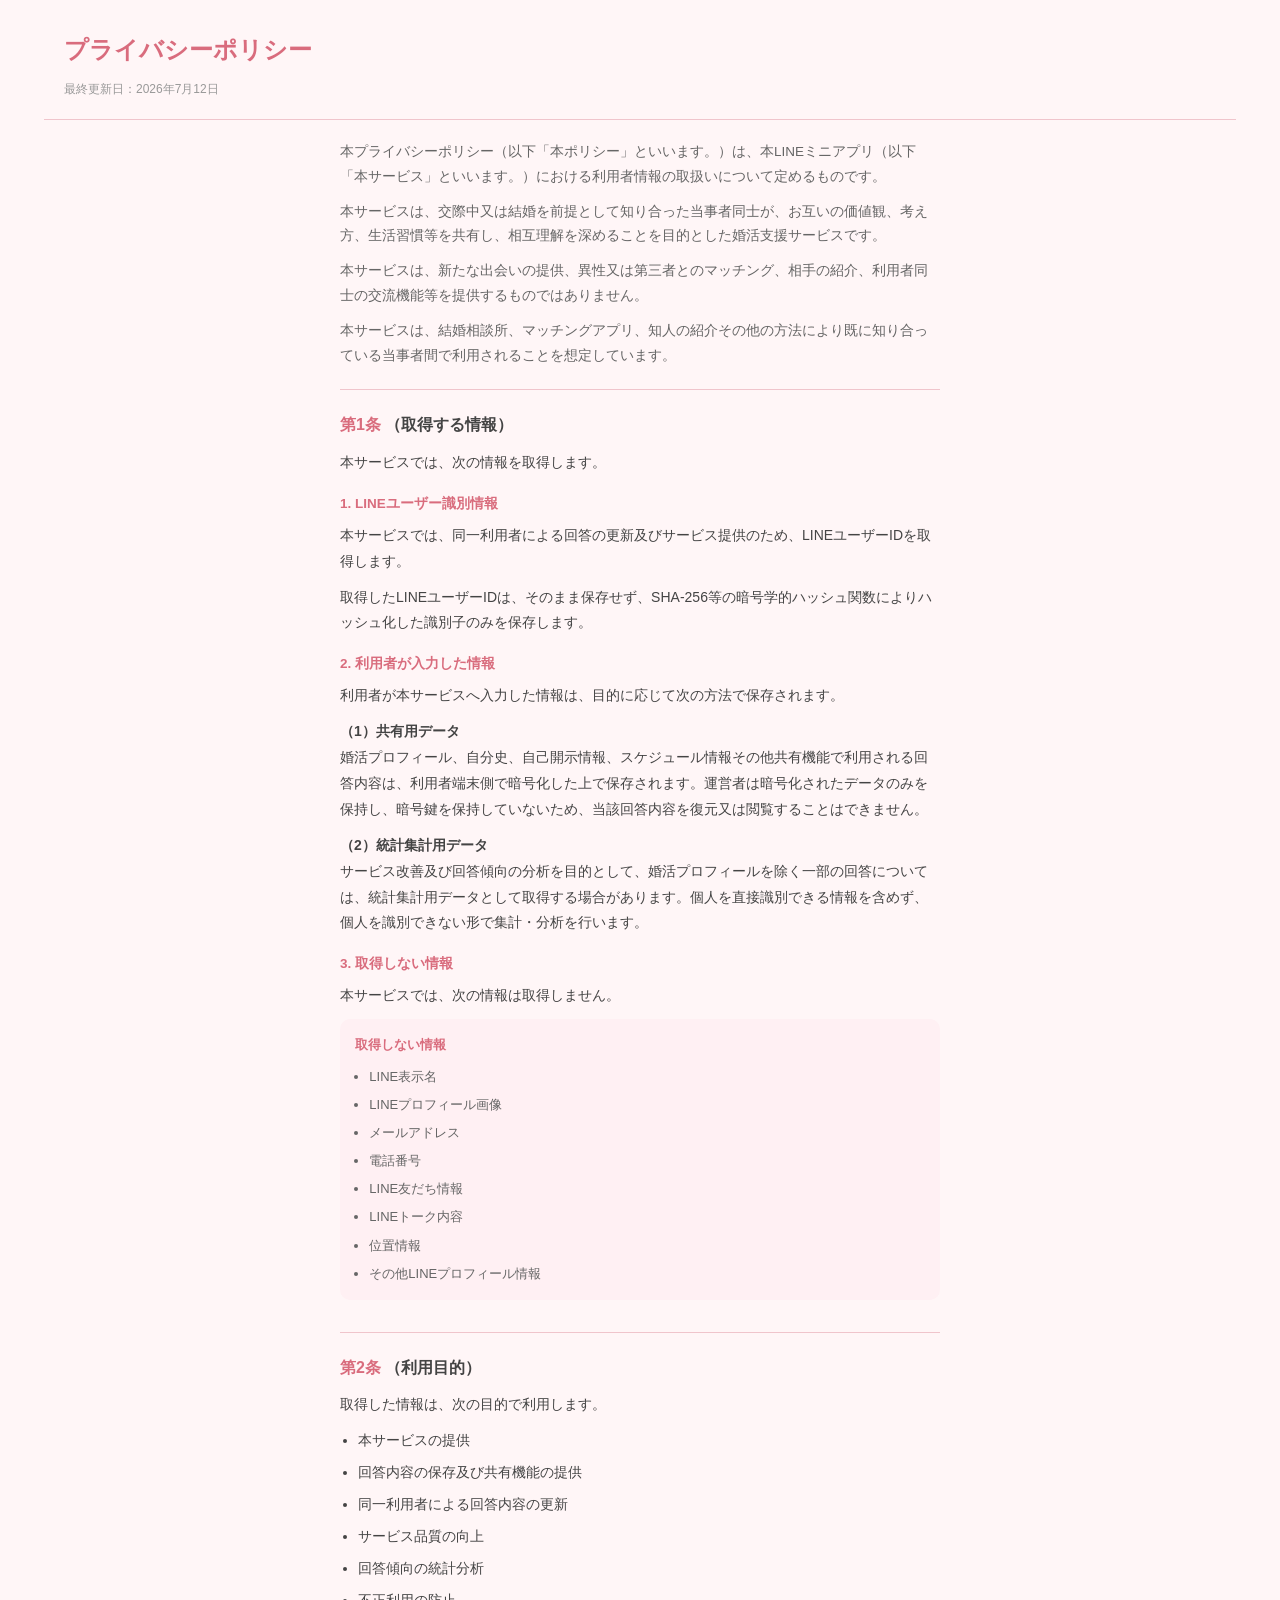
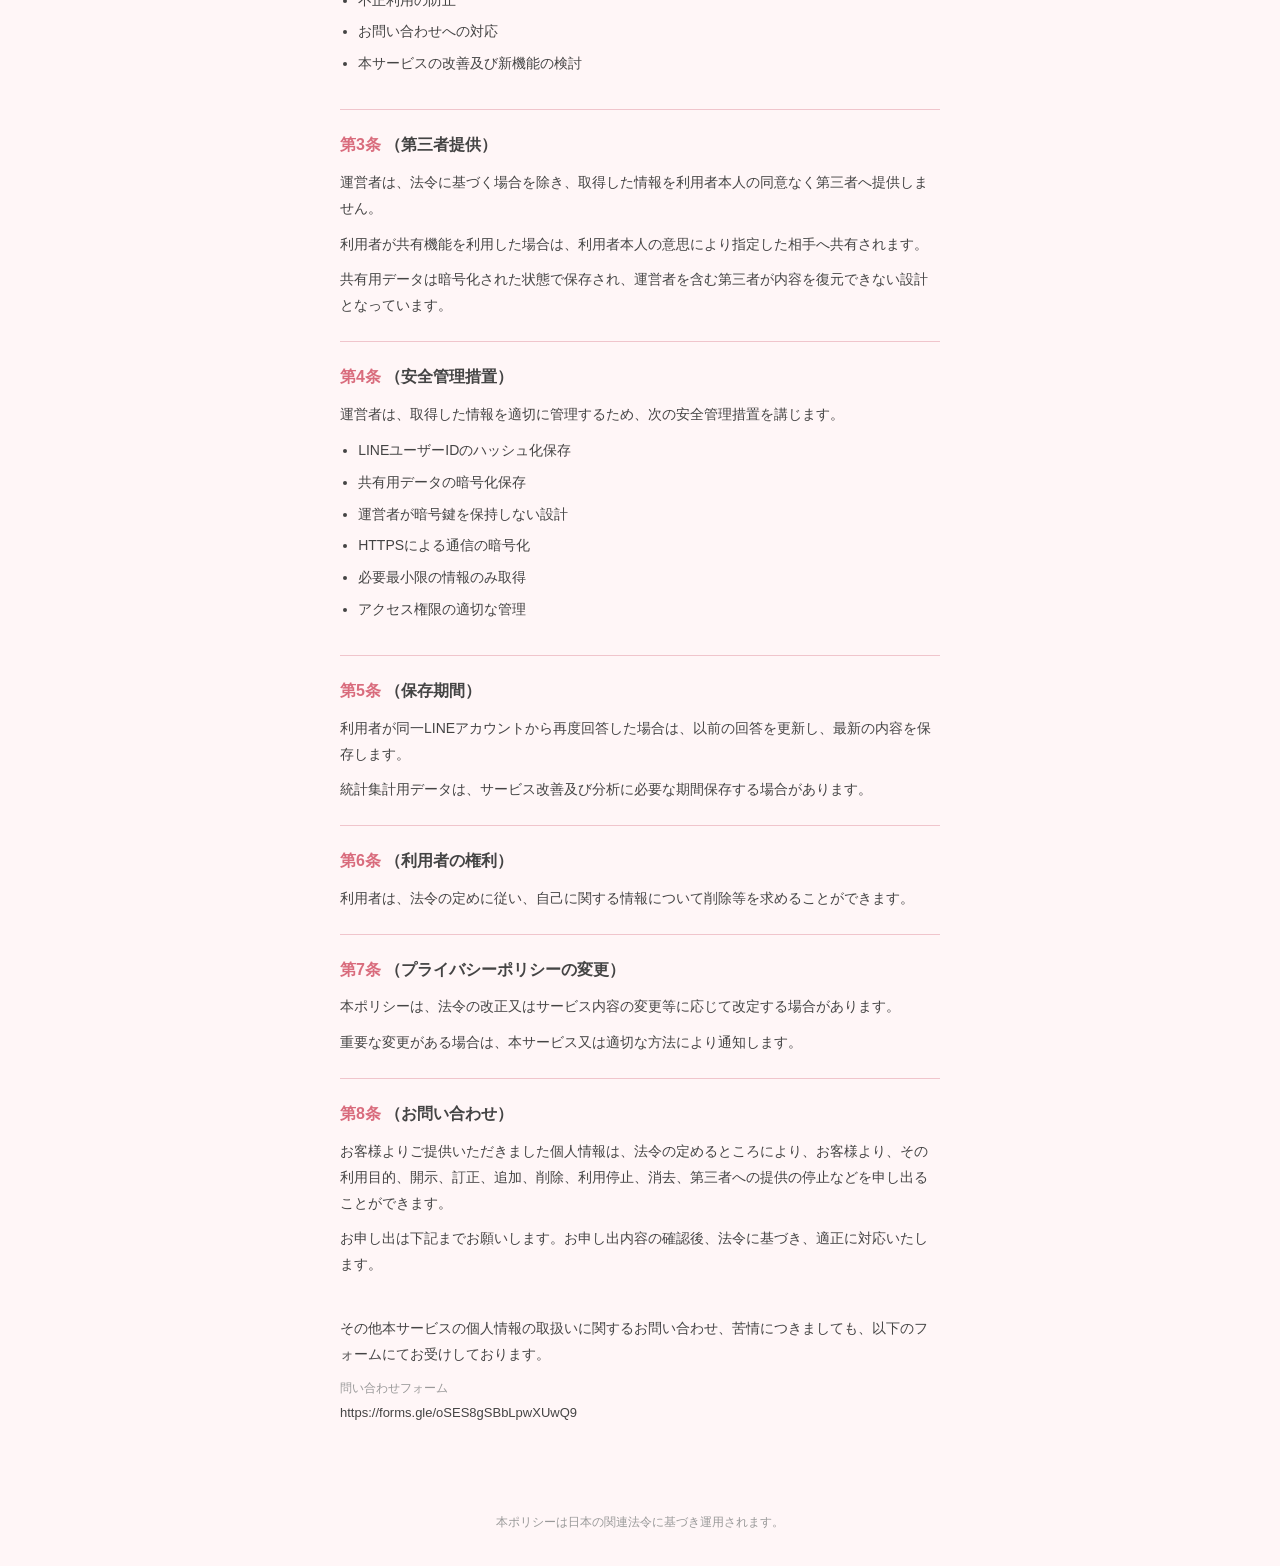
==== commit 6282f1d3: "Update index.html" ====
--- a/index.html
+++ b/index.html
@@ -17,7 +17,7 @@
 
   <section class="lead">
     <p>本プライバシーポリシー（以下「本ポリシー」といいます。）は、本LINEミニアプリ（以下「本サービス」といいます。）における利用者情報の取扱いについて定めるものです。</p>
-    <p>本サービスは、交際中又は結婚を前提として知り合った当事者同士が、お互いの価値観、考え方、生活習慣等を共有し、相互理解を深めることを目的とした自己開示支援サービスです。</p>
+    <p>本サービスは、交際中又は結婚を前提として知り合った当事者同士が、お互いの価値観、考え方、生活習慣等を共有し、相互理解を深めることを目的とした婚活支援サービスです。</p>
     <p>本サービスは、新たな出会いの提供、異性又は第三者とのマッチング、相手の紹介、利用者同士の交流機能等を提供するものではありません。</p>
     <p>本サービスは、結婚相談所、マッチングアプリ、知人の紹介その他の方法により既に知り合っている当事者間で利用されることを想定しています。</p>
   </section>
@@ -108,12 +108,12 @@
 
   <article class="clause">
     <h2><span class="clause__number">第8条</span>（お問い合わせ）</h2>
-    <p>本ポリシーに関するお問い合わせは、下記までご連絡ください。</p>
+    <p>お客様よりご提供いただきました個人情報は、法令の定めるところにより、お客様より、その利用目的、開示、訂正、追加、削除、利用停止、消去、第三者への提供の停止などを申し出ることができます。</p>
+    <p>お申し出は下記までお願いします。お申し出内容の確認後、法令に基づき、適正に対応いたします。</p>
+　　<p>その他本サービスの個人情報の取扱いに関するお問い合わせ、苦情につきましても、以下のフォームにてお受けしております。</p>
     <dl class="contact-card">
-      <dt>運営者</dt>
-      <dd>（運営者名）</dd>
-      <dt>お問い合わせ先</dt>
-      <dd>（メールアドレス）</dd>
+      <dt>問い合わせフォーム</dt>
+      <dd>https://forms.gle/oSES8gSBbLpwXUwQ9</dd>
     </dl>
   </article>
 
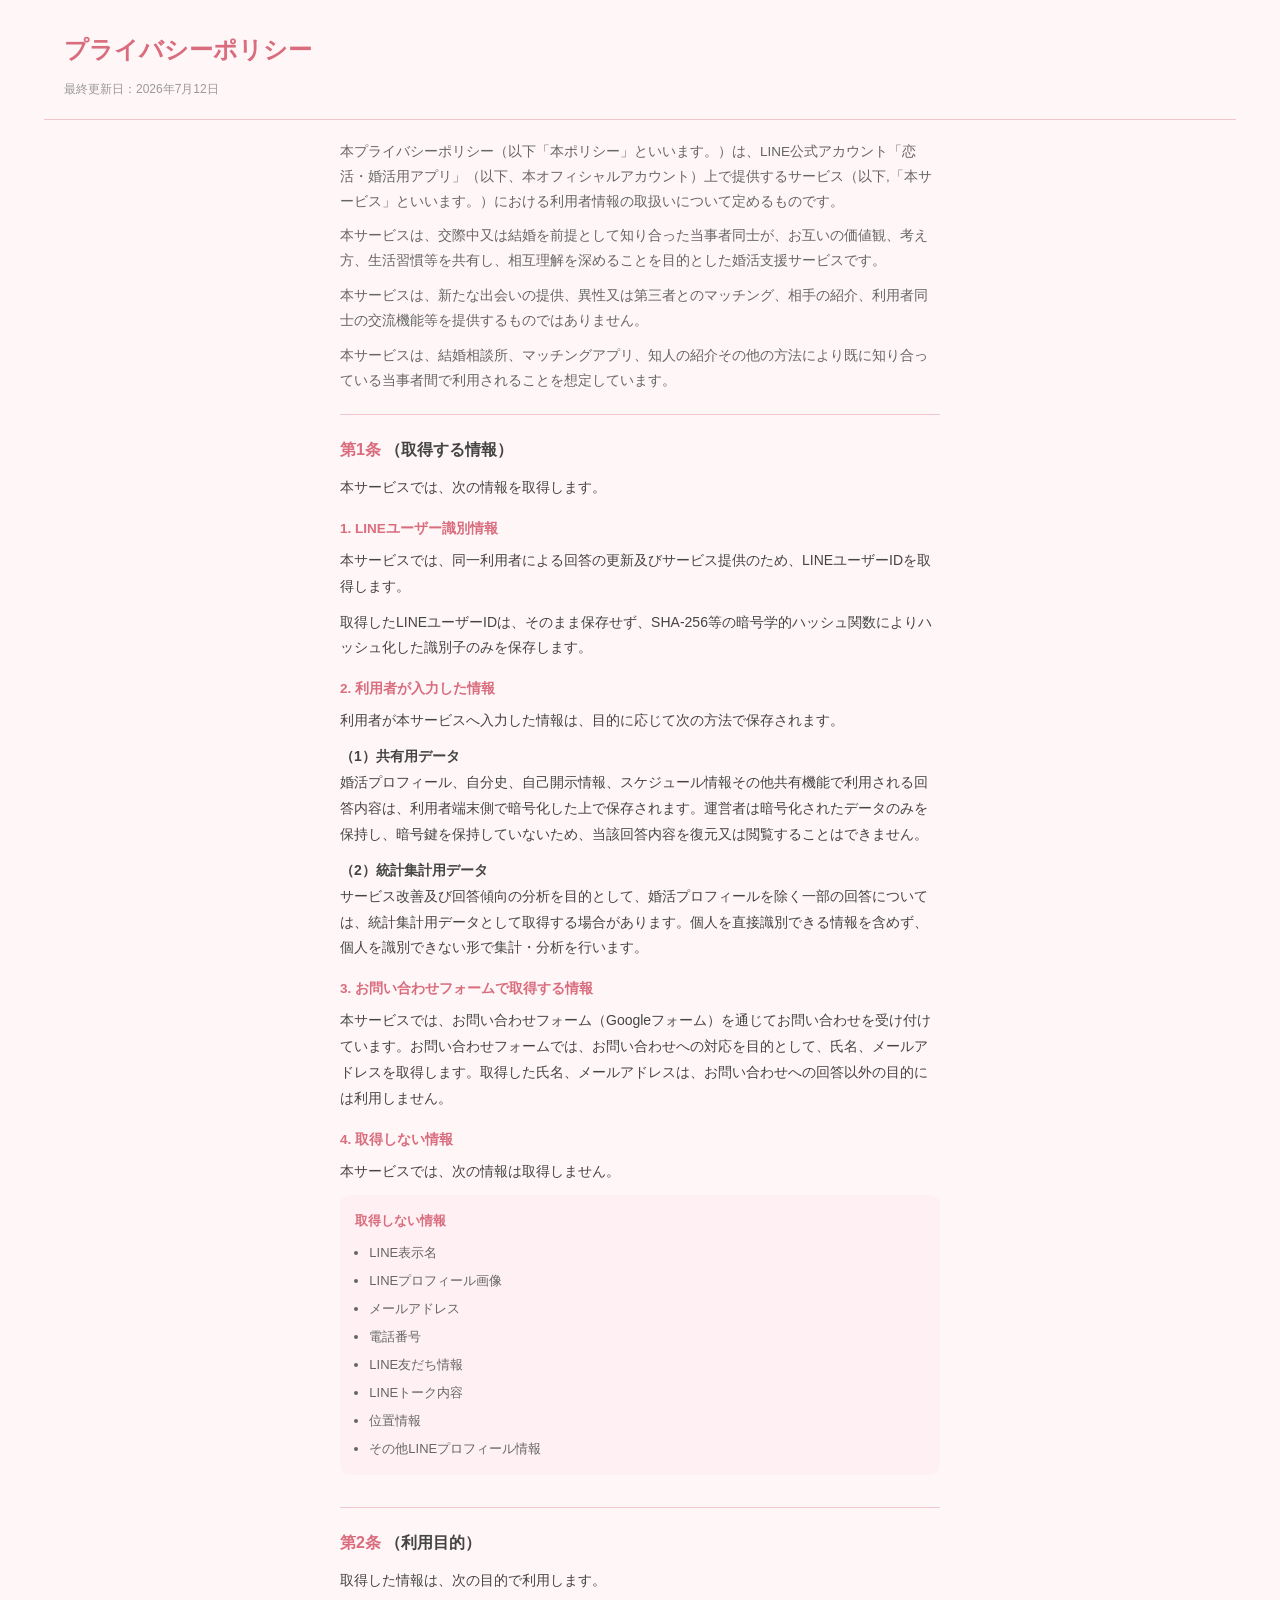
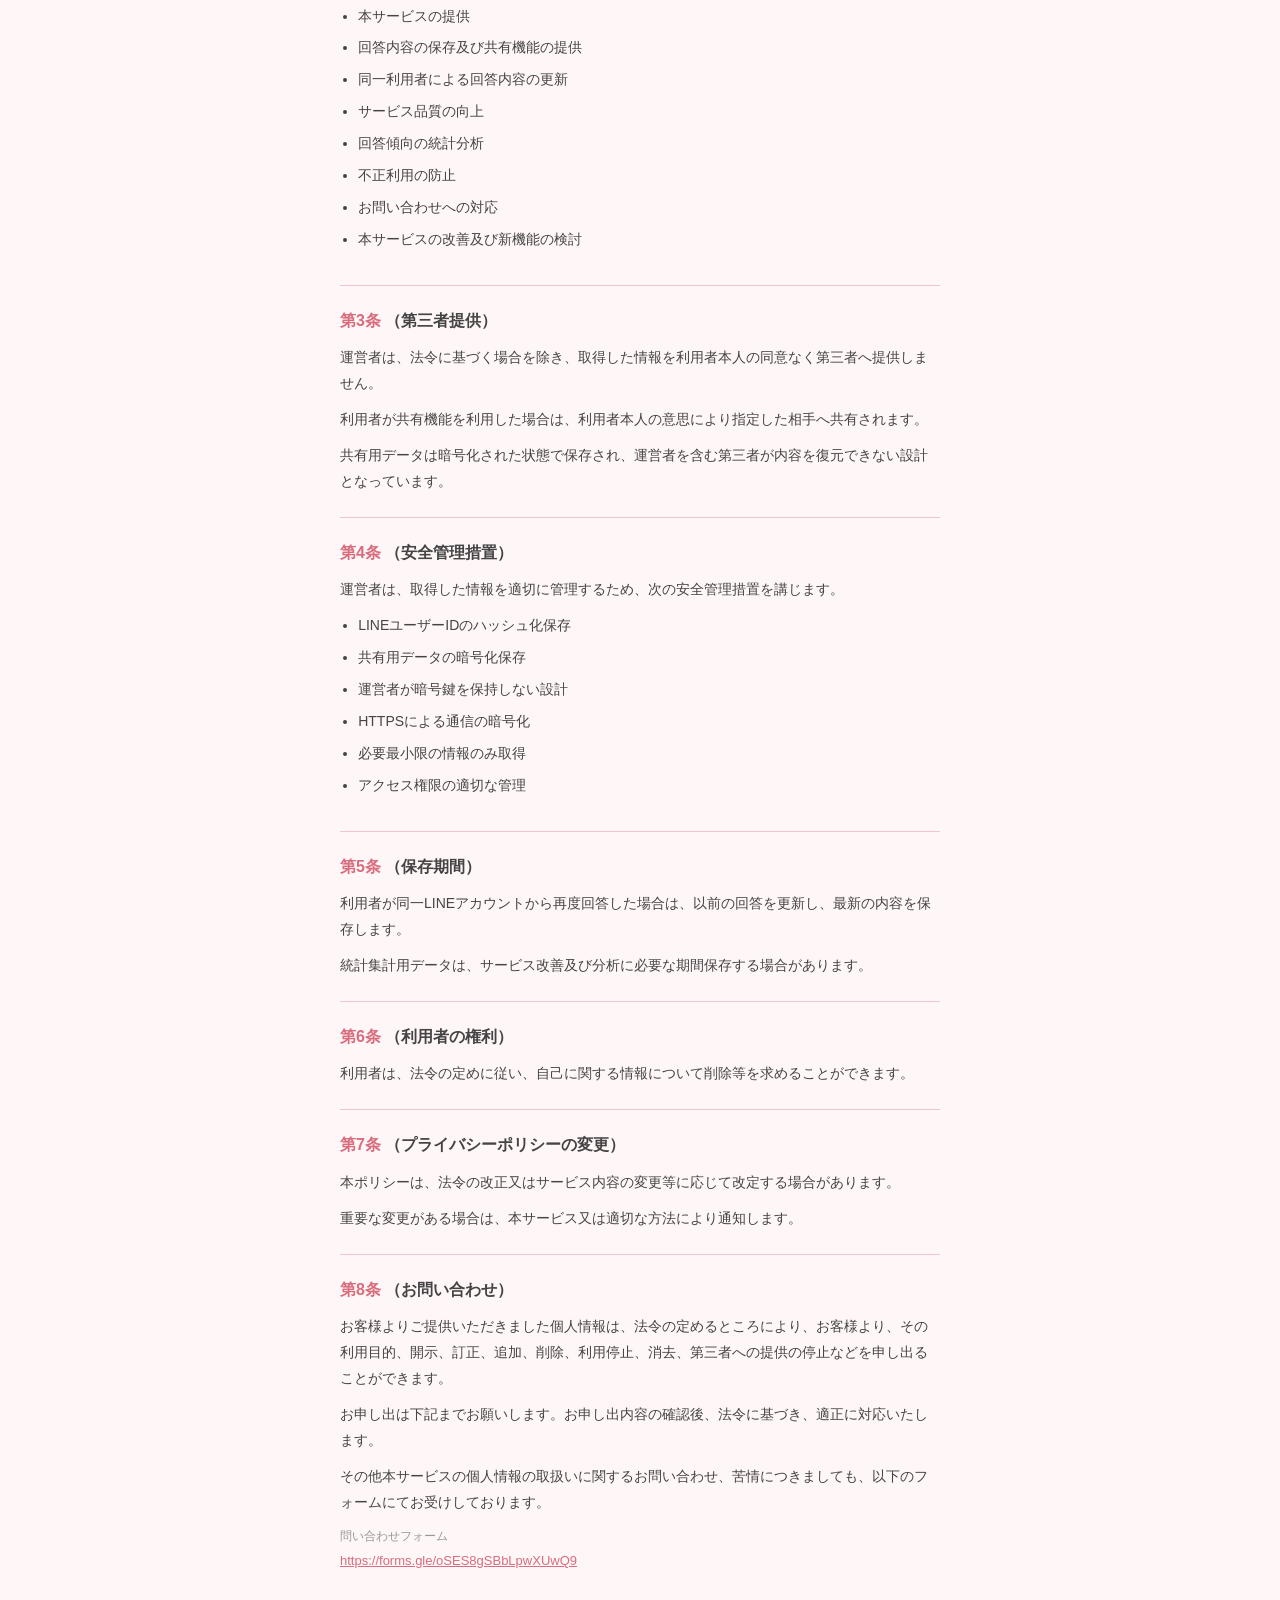
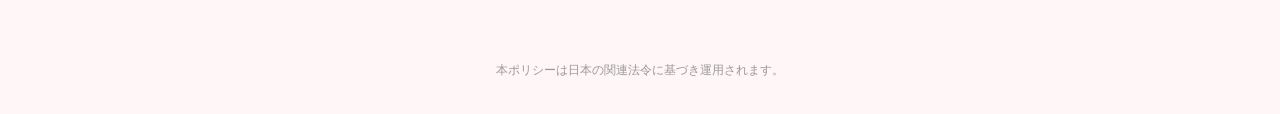
==== commit 8ad78961: "Update index.html" ====
--- a/index.html
+++ b/index.html
@@ -16,7 +16,7 @@
 <main>
 
   <section class="lead">
-    <p>本プライバシーポリシー（以下「本ポリシー」といいます。）は、本LINEミニアプリ（以下「本サービス」といいます。）における利用者情報の取扱いについて定めるものです。</p>
+    <p>本プライバシーポリシー（以下「本ポリシー」といいます。）は、LINE公式アカウント「恋活・婚活用アプリ」（以下、本オフィシャルアカウント）上で提供するサービス（以下,「本サービス」といいます。）における利用者情報の取扱いについて定めるものです。</p>
     <p>本サービスは、交際中又は結婚を前提として知り合った当事者同士が、お互いの価値観、考え方、生活習慣等を共有し、相互理解を深めることを目的とした婚活支援サービスです。</p>
     <p>本サービスは、新たな出会いの提供、異性又は第三者とのマッチング、相手の紹介、利用者同士の交流機能等を提供するものではありません。</p>
     <p>本サービスは、結婚相談所、マッチングアプリ、知人の紹介その他の方法により既に知り合っている当事者間で利用されることを想定しています。</p>
@@ -37,7 +37,10 @@
     <p><strong>（2）統計集計用データ</strong><br>
     サービス改善及び回答傾向の分析を目的として、婚活プロフィールを除く一部の回答については、統計集計用データとして取得する場合があります。個人を直接識別できる情報を含めず、個人を識別できない形で集計・分析を行います。</p>
 
-    <div class="clause__sub">3. 取得しない情報</div>
+    <div class="clause__sub">3. お問い合わせフォームで取得する情報</div>
+    <p>本サービスでは、お問い合わせフォーム（Googleフォーム）を通じてお問い合わせを受け付けています。お問い合わせフォームでは、お問い合わせへの対応を目的として、氏名、メールアドレスを取得します。取得した氏名、メールアドレスは、お問い合わせへの回答以外の目的には利用しません。</p>
+
+    <div class="clause__sub">4. 取得しない情報</div>
     <p>本サービスでは、次の情報は取得しません。</p>
     <div class="safe-box">
       <div class="safe-box__title">取得しない情報</div>
@@ -110,10 +113,10 @@
     <h2><span class="clause__number">第8条</span>（お問い合わせ）</h2>
     <p>お客様よりご提供いただきました個人情報は、法令の定めるところにより、お客様より、その利用目的、開示、訂正、追加、削除、利用停止、消去、第三者への提供の停止などを申し出ることができます。</p>
     <p>お申し出は下記までお願いします。お申し出内容の確認後、法令に基づき、適正に対応いたします。</p>
-　　<p>その他本サービスの個人情報の取扱いに関するお問い合わせ、苦情につきましても、以下のフォームにてお受けしております。</p>
+    <p>その他本サービスの個人情報の取扱いに関するお問い合わせ、苦情につきましても、以下のフォームにてお受けしております。</p>
     <dl class="contact-card">
       <dt>問い合わせフォーム</dt>
-      <dd>https://forms.gle/oSES8gSBbLpwXUwQ9</dd>
+      <dd><a href="https://forms.gle/oSES8gSBbLpwXUwQ9" target="_blank" rel="noopener noreferrer">https://forms.gle/oSES8gSBbLpwXUwQ9</a></dd>
     </dl>
   </article>
 
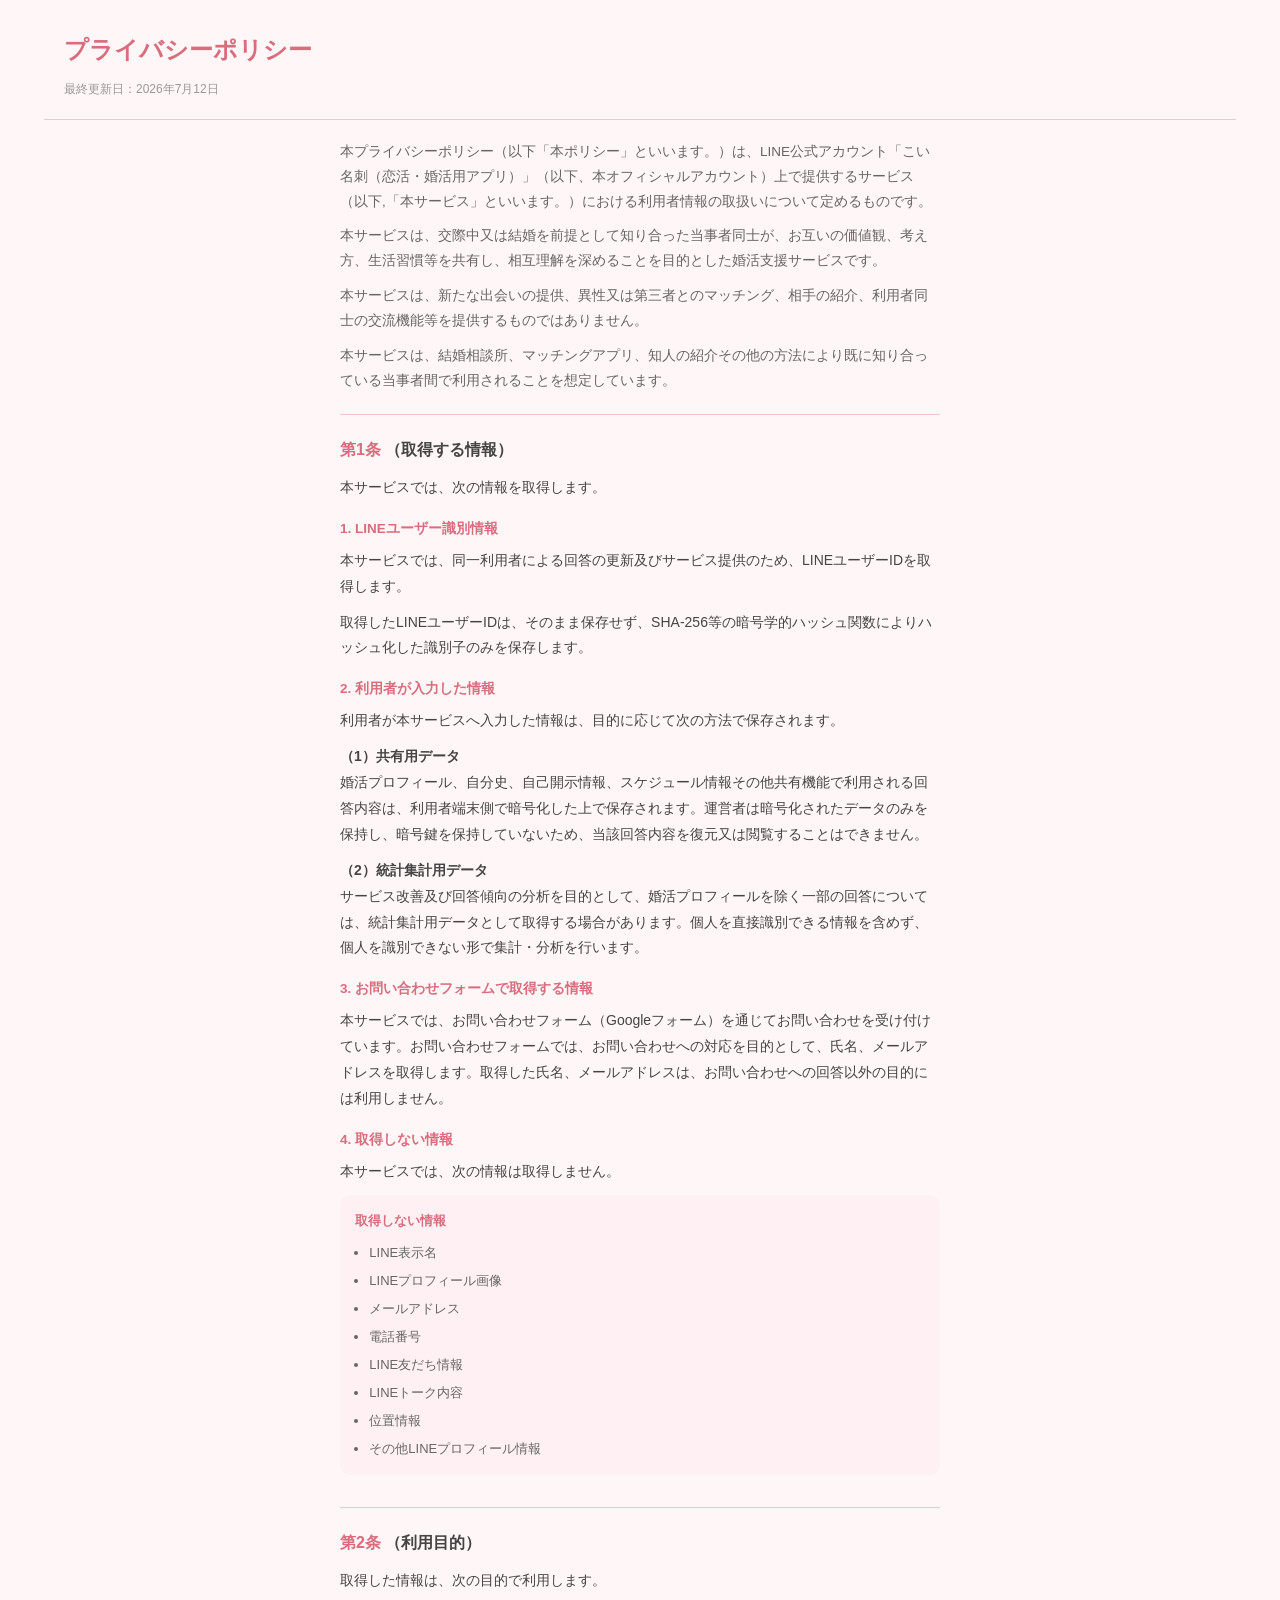
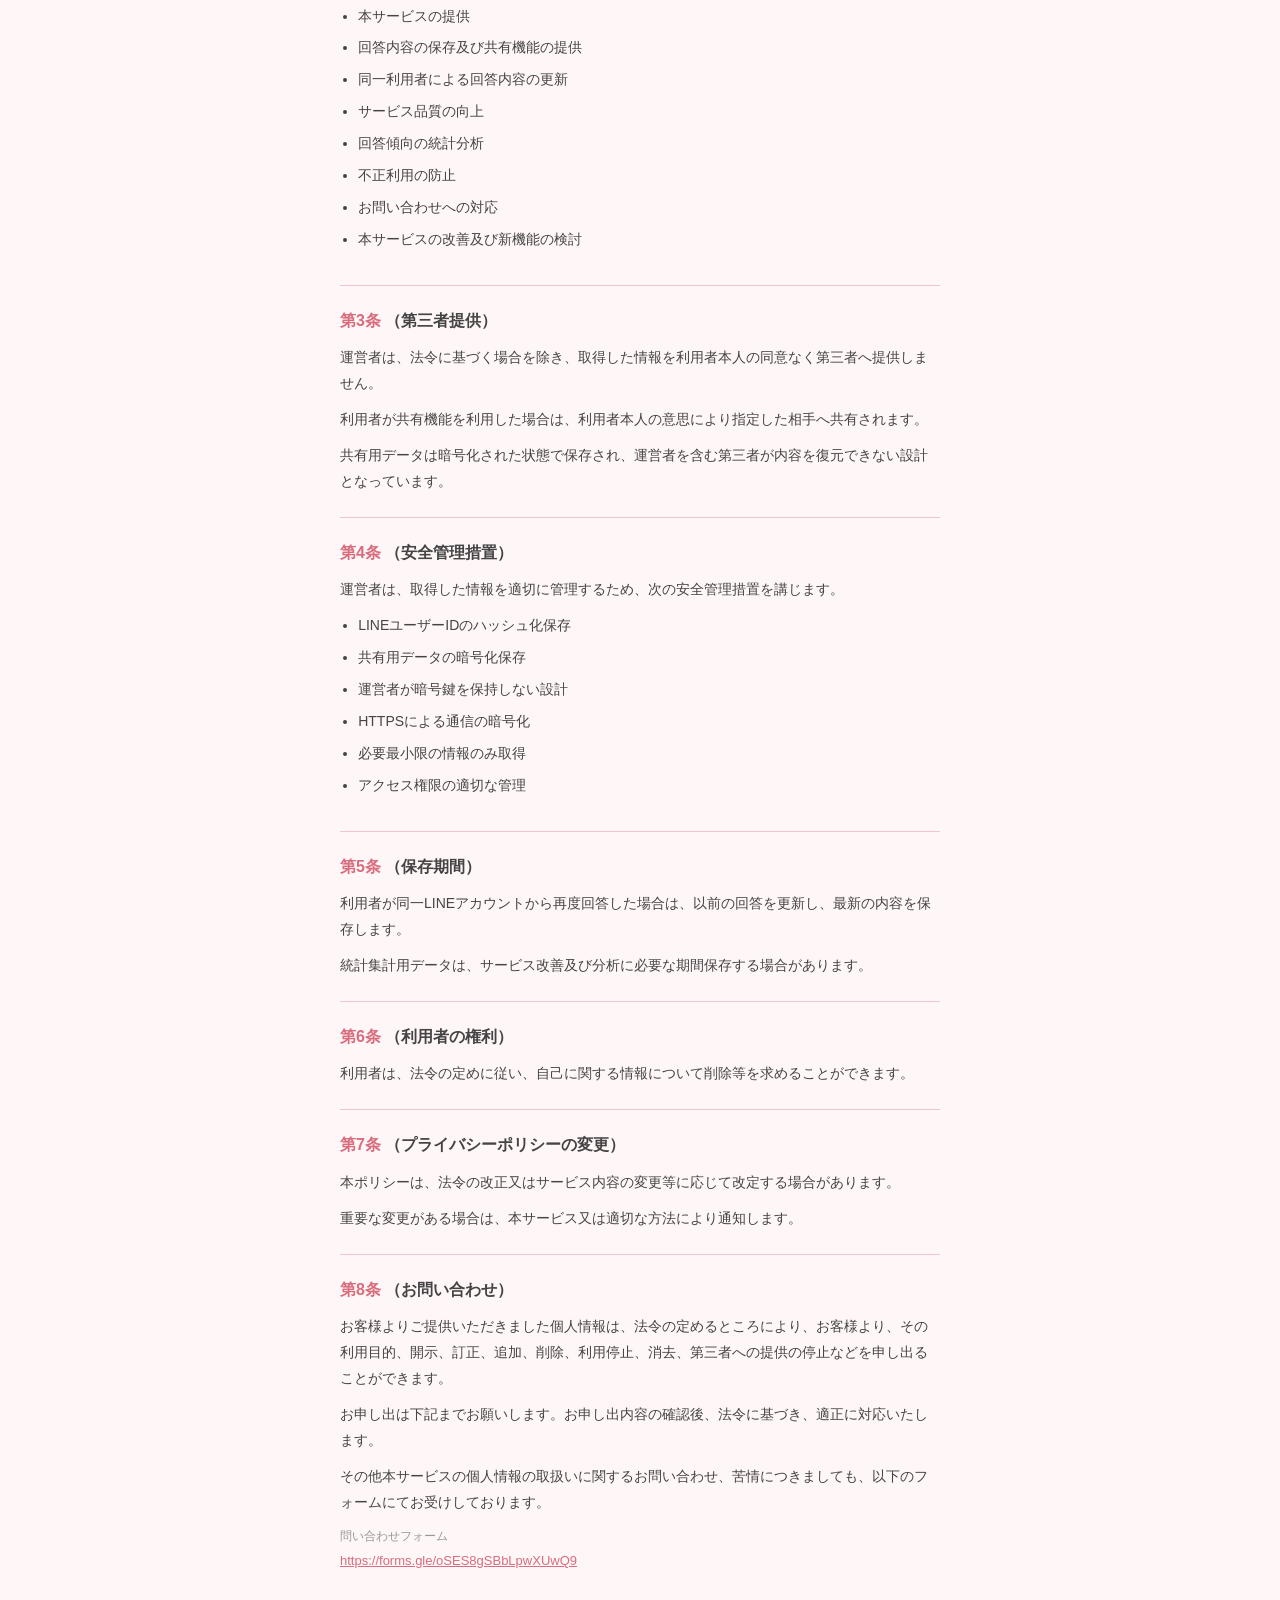
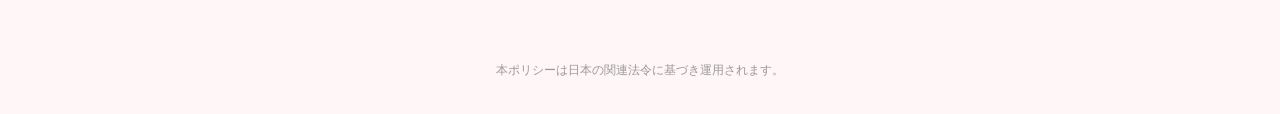
==== commit 82f2bdf5: "Update index.html" ====
--- a/index.html
+++ b/index.html
@@ -16,7 +16,7 @@
 <main>
 
   <section class="lead">
-    <p>本プライバシーポリシー（以下「本ポリシー」といいます。）は、LINE公式アカウント「恋活・婚活用アプリ」（以下、本オフィシャルアカウント）上で提供するサービス（以下,「本サービス」といいます。）における利用者情報の取扱いについて定めるものです。</p>
+    <p>本プライバシーポリシー（以下「本ポリシー」といいます。）は、LINE公式アカウント「こい名刺（恋活・婚活用アプリ）」（以下、本オフィシャルアカウント）上で提供するサービス（以下,「本サービス」といいます。）における利用者情報の取扱いについて定めるものです。</p>
     <p>本サービスは、交際中又は結婚を前提として知り合った当事者同士が、お互いの価値観、考え方、生活習慣等を共有し、相互理解を深めることを目的とした婚活支援サービスです。</p>
     <p>本サービスは、新たな出会いの提供、異性又は第三者とのマッチング、相手の紹介、利用者同士の交流機能等を提供するものではありません。</p>
     <p>本サービスは、結婚相談所、マッチングアプリ、知人の紹介その他の方法により既に知り合っている当事者間で利用されることを想定しています。</p>
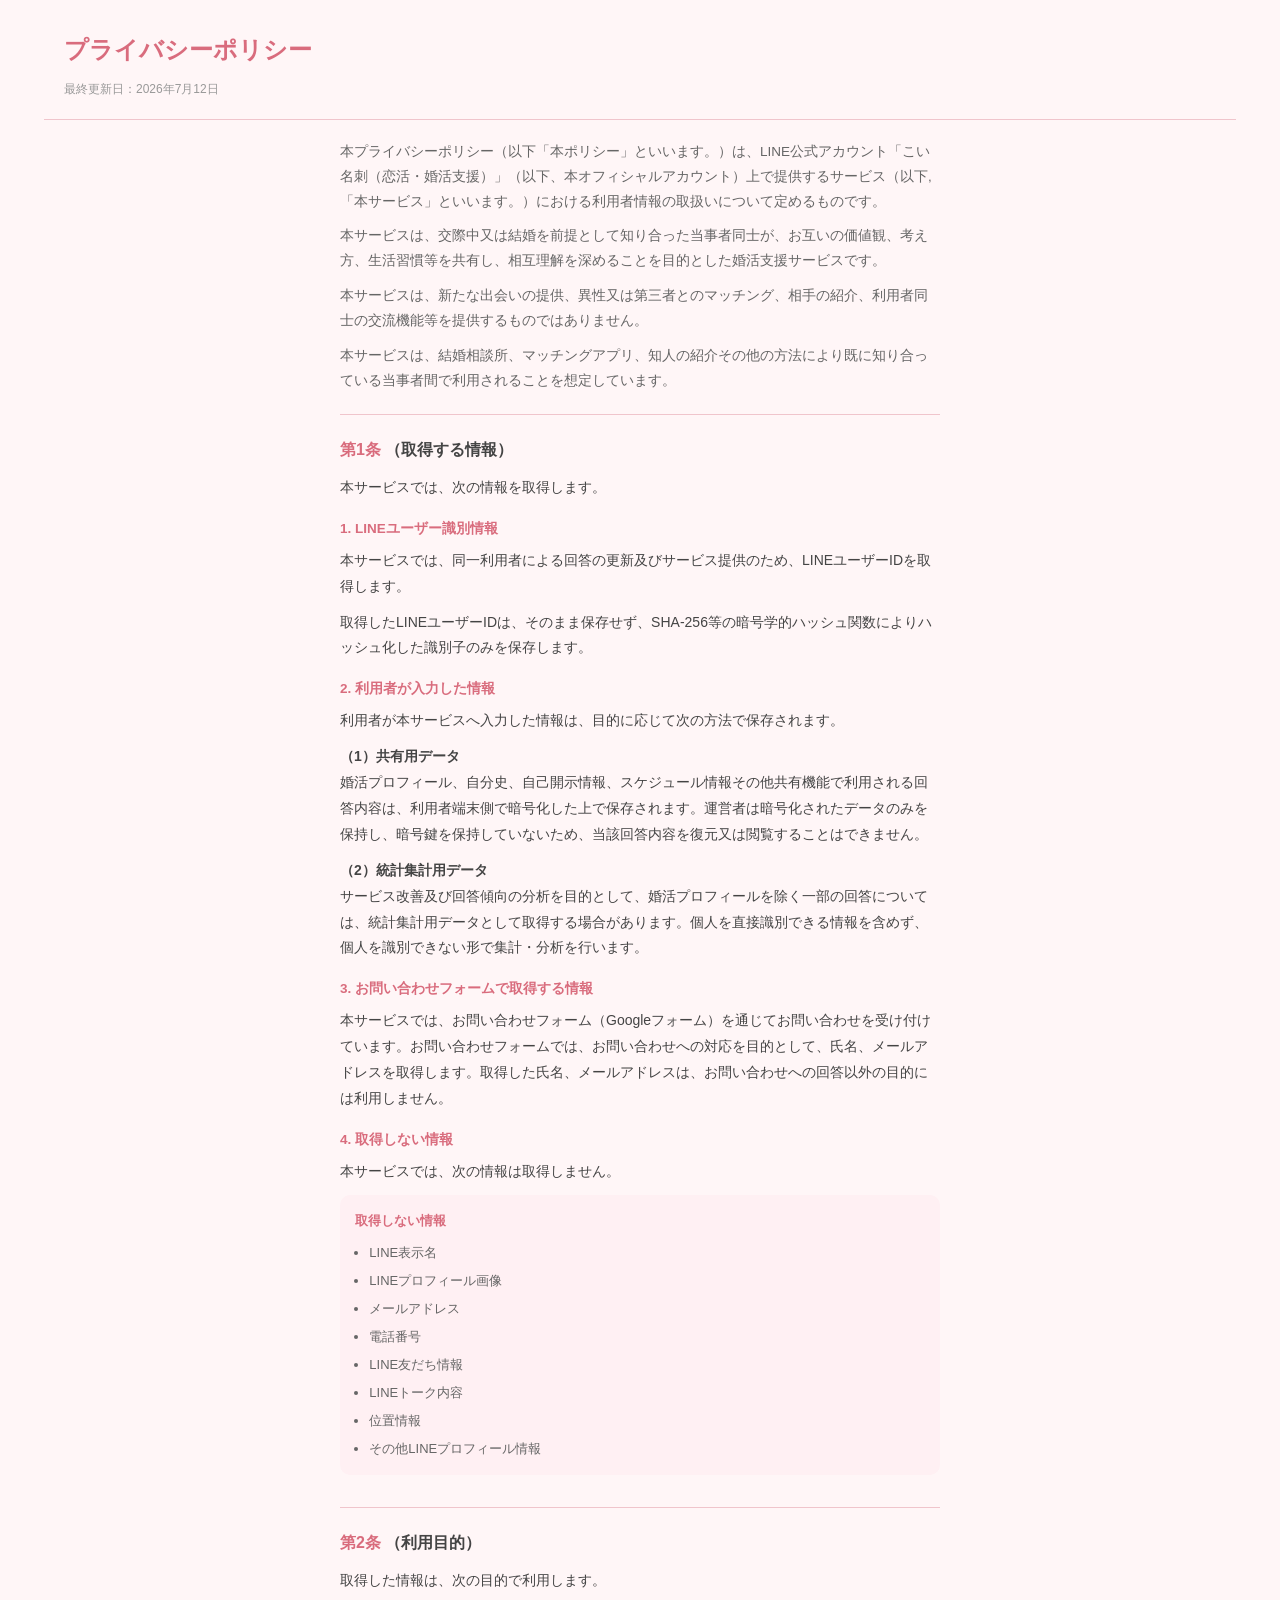
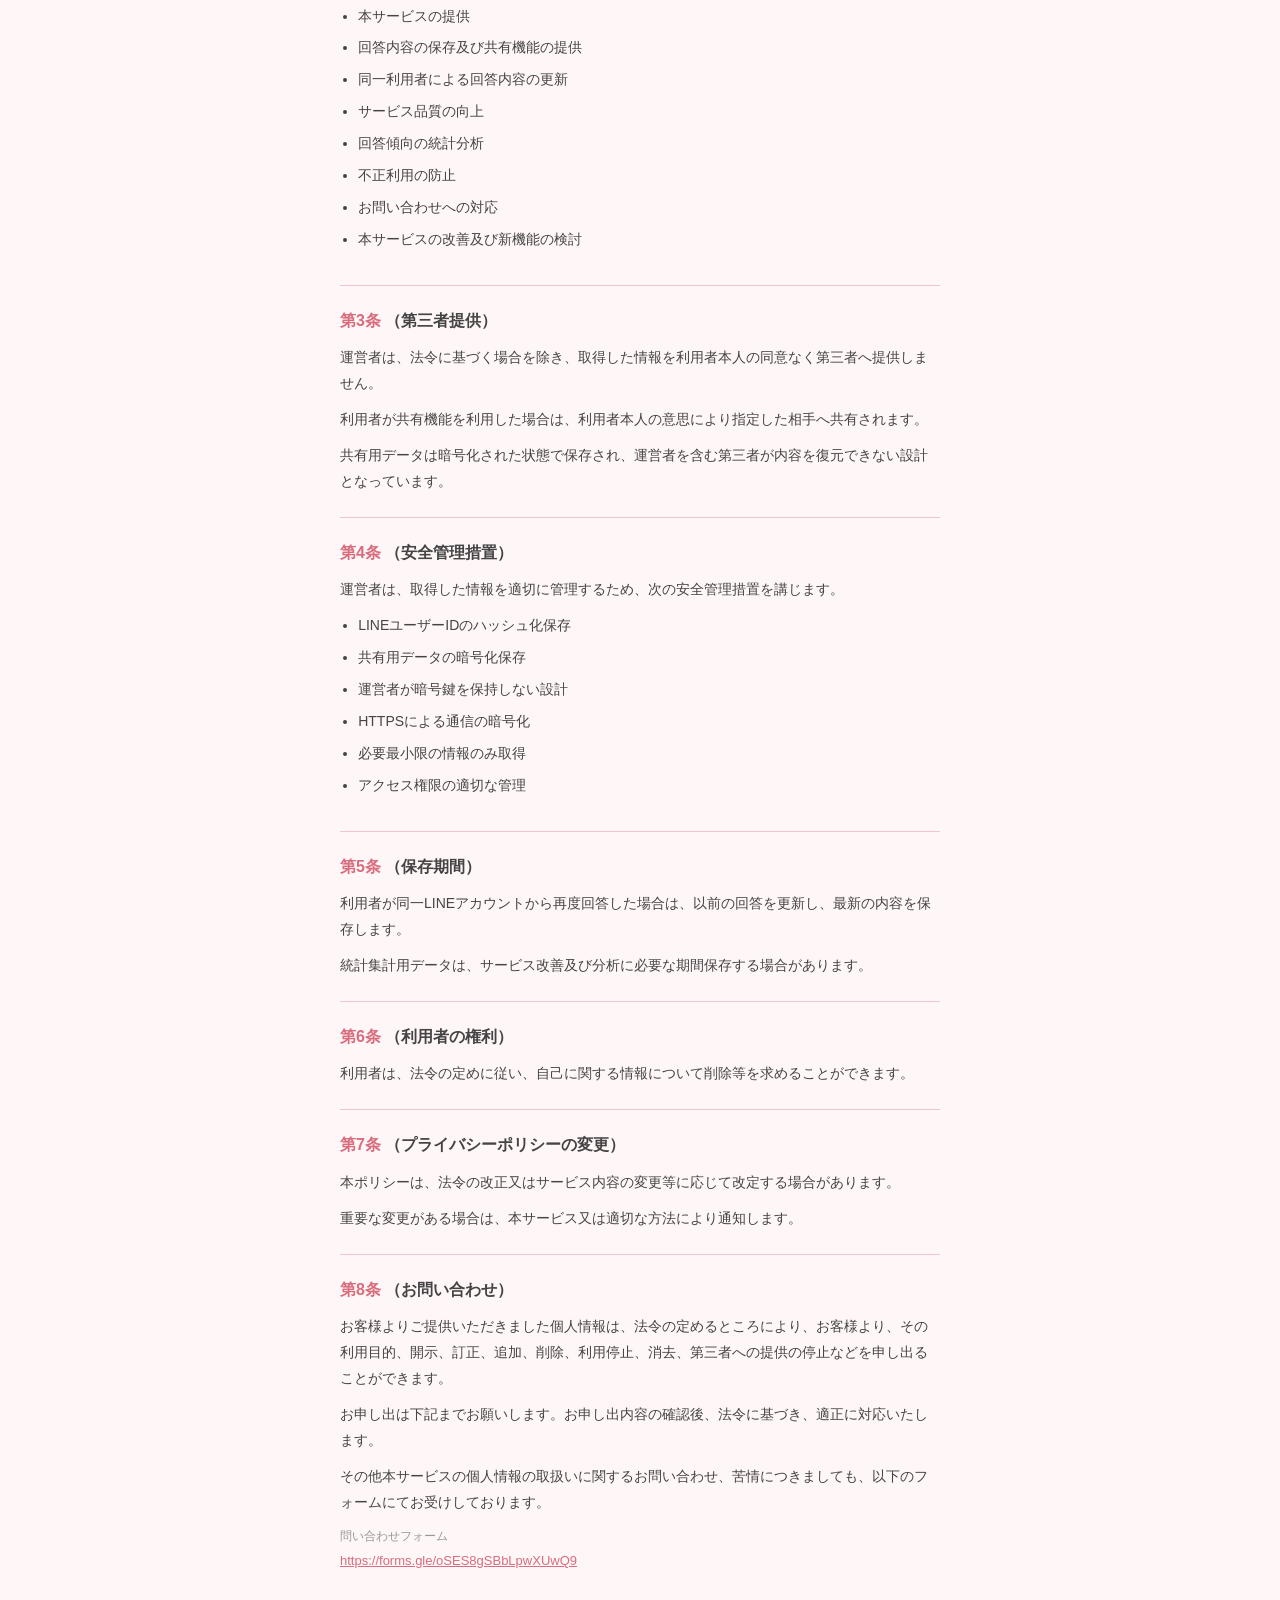
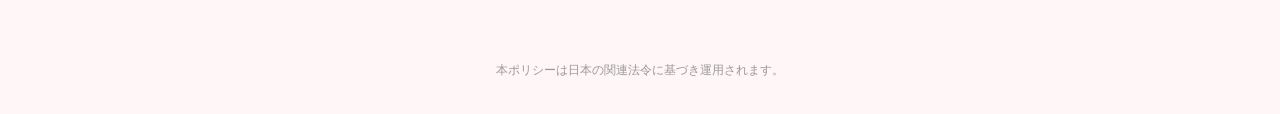
==== commit 3d190751: "Update index.html" ====
--- a/index.html
+++ b/index.html
@@ -16,7 +16,7 @@
 <main>
 
   <section class="lead">
-    <p>本プライバシーポリシー（以下「本ポリシー」といいます。）は、LINE公式アカウント「こい名刺（恋活・婚活用アプリ）」（以下、本オフィシャルアカウント）上で提供するサービス（以下,「本サービス」といいます。）における利用者情報の取扱いについて定めるものです。</p>
+    <p>本プライバシーポリシー（以下「本ポリシー」といいます。）は、LINE公式アカウント「こい名刺（恋活・婚活支援）」（以下、本オフィシャルアカウント）上で提供するサービス（以下,「本サービス」といいます。）における利用者情報の取扱いについて定めるものです。</p>
     <p>本サービスは、交際中又は結婚を前提として知り合った当事者同士が、お互いの価値観、考え方、生活習慣等を共有し、相互理解を深めることを目的とした婚活支援サービスです。</p>
     <p>本サービスは、新たな出会いの提供、異性又は第三者とのマッチング、相手の紹介、利用者同士の交流機能等を提供するものではありません。</p>
     <p>本サービスは、結婚相談所、マッチングアプリ、知人の紹介その他の方法により既に知り合っている当事者間で利用されることを想定しています。</p>
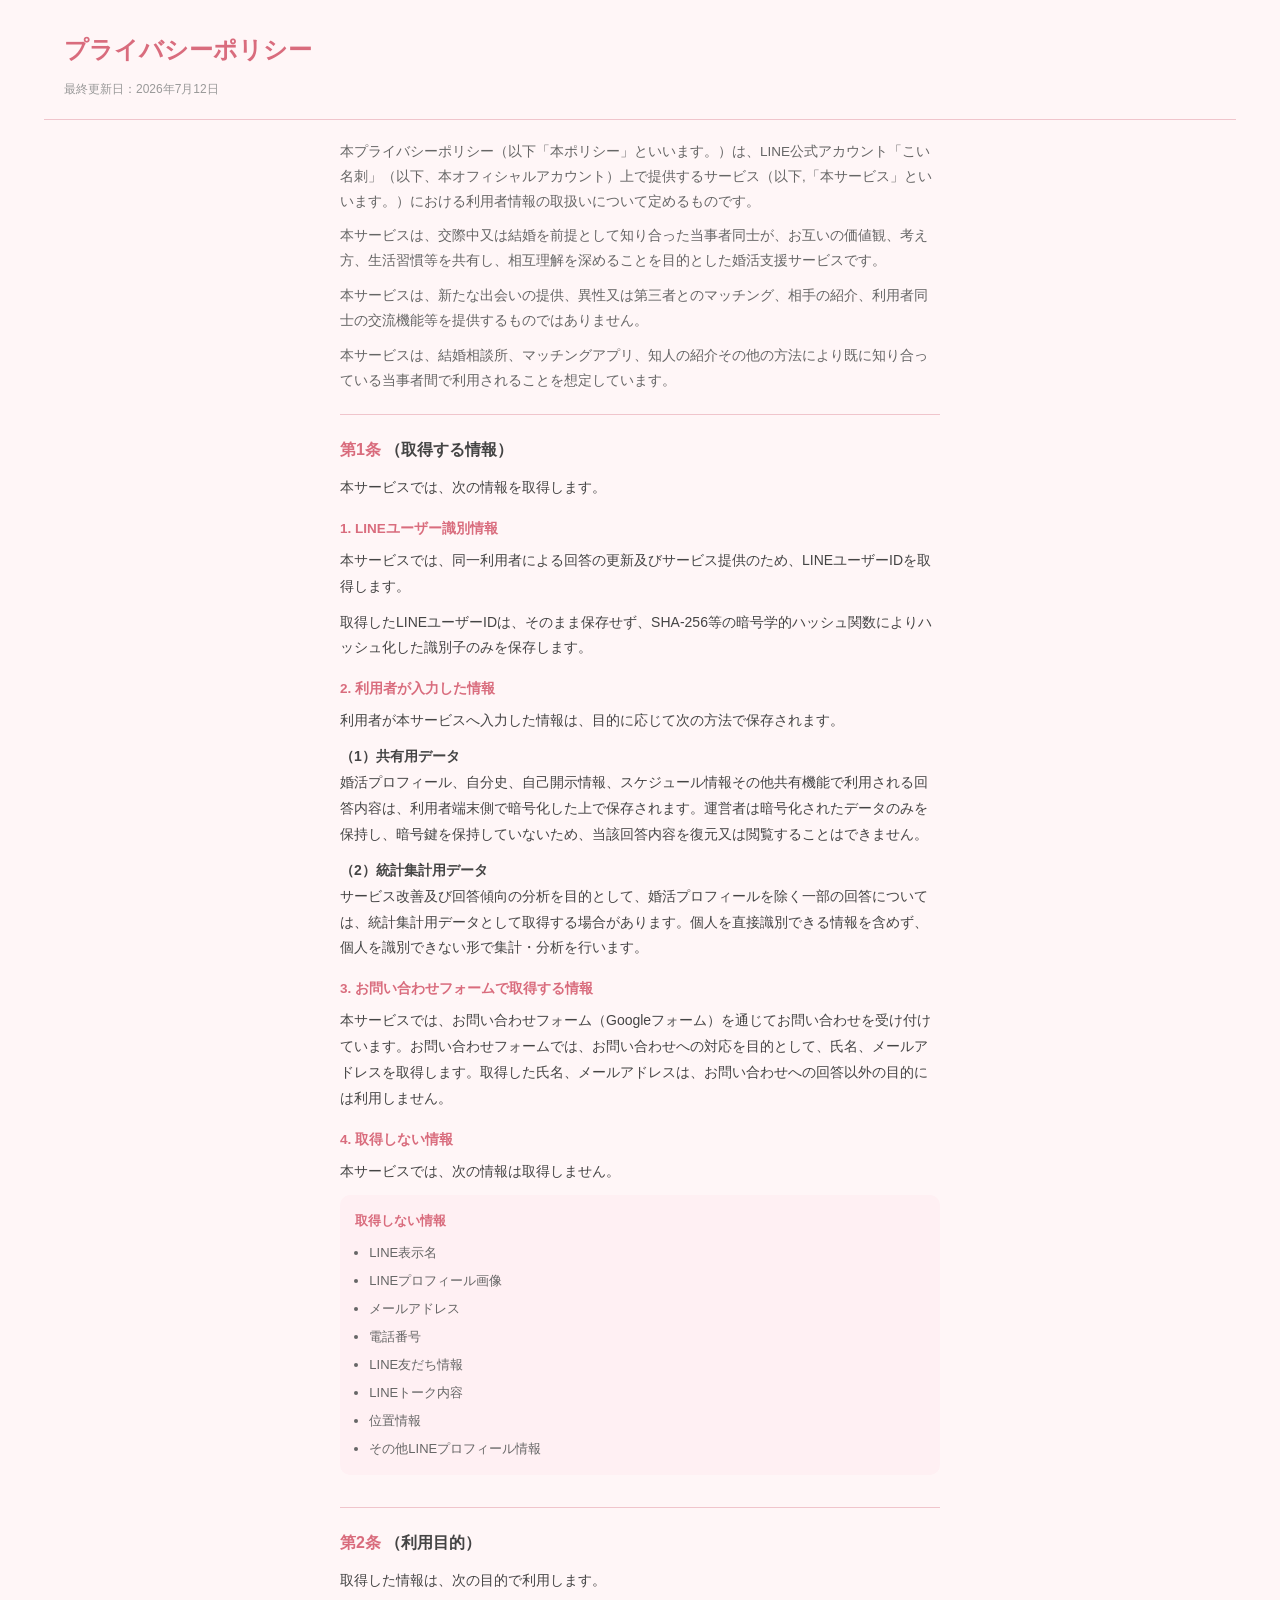
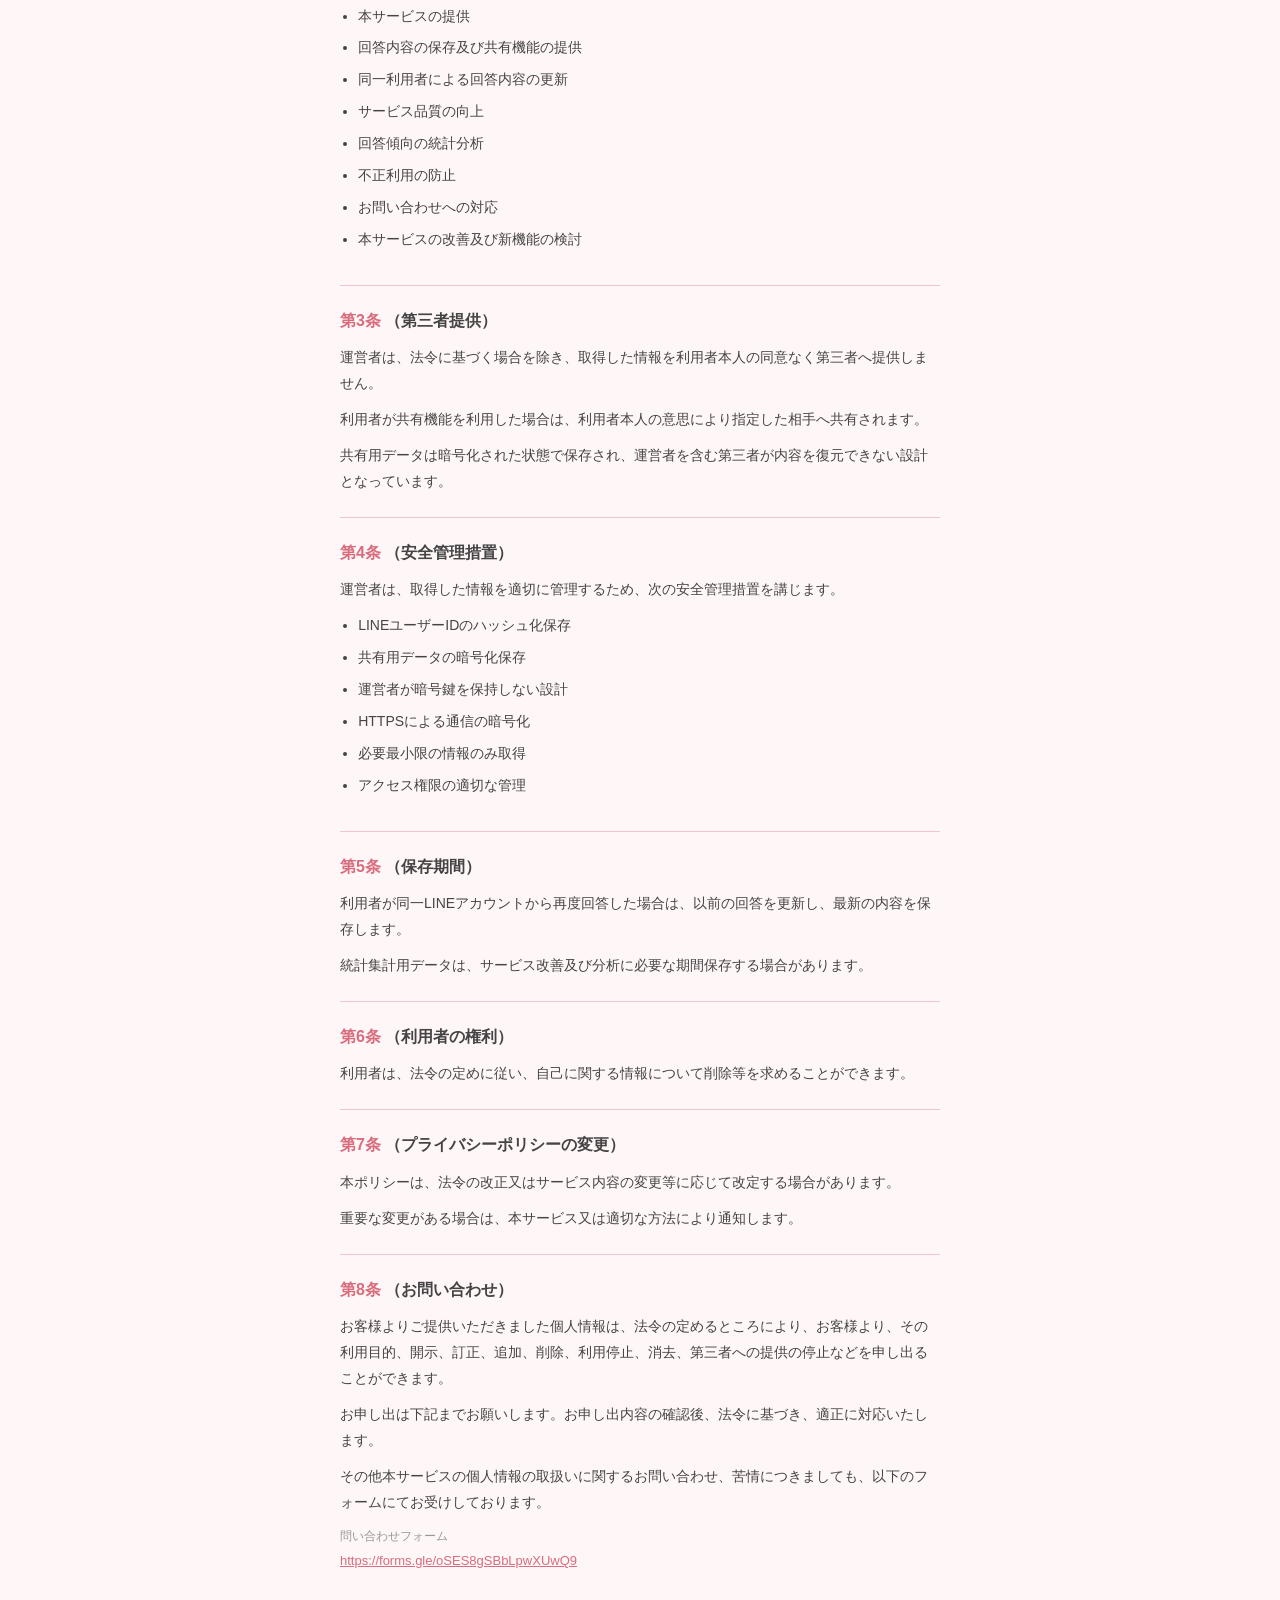
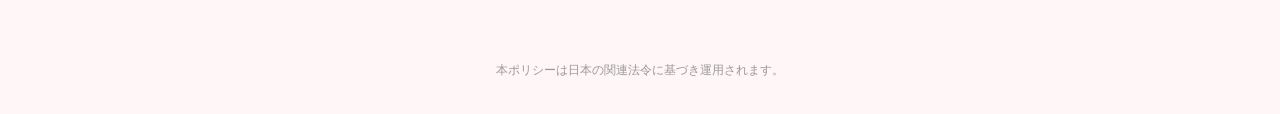
==== commit 67cdc0fc: "Update index.html" ====
--- a/index.html
+++ b/index.html
@@ -16,7 +16,7 @@
 <main>
 
   <section class="lead">
-    <p>本プライバシーポリシー（以下「本ポリシー」といいます。）は、LINE公式アカウント「こい名刺（恋活・婚活支援）」（以下、本オフィシャルアカウント）上で提供するサービス（以下,「本サービス」といいます。）における利用者情報の取扱いについて定めるものです。</p>
+    <p>本プライバシーポリシー（以下「本ポリシー」といいます。）は、LINE公式アカウント「こい名刺」（以下、本オフィシャルアカウント）上で提供するサービス（以下,「本サービス」といいます。）における利用者情報の取扱いについて定めるものです。</p>
     <p>本サービスは、交際中又は結婚を前提として知り合った当事者同士が、お互いの価値観、考え方、生活習慣等を共有し、相互理解を深めることを目的とした婚活支援サービスです。</p>
     <p>本サービスは、新たな出会いの提供、異性又は第三者とのマッチング、相手の紹介、利用者同士の交流機能等を提供するものではありません。</p>
     <p>本サービスは、結婚相談所、マッチングアプリ、知人の紹介その他の方法により既に知り合っている当事者間で利用されることを想定しています。</p>
